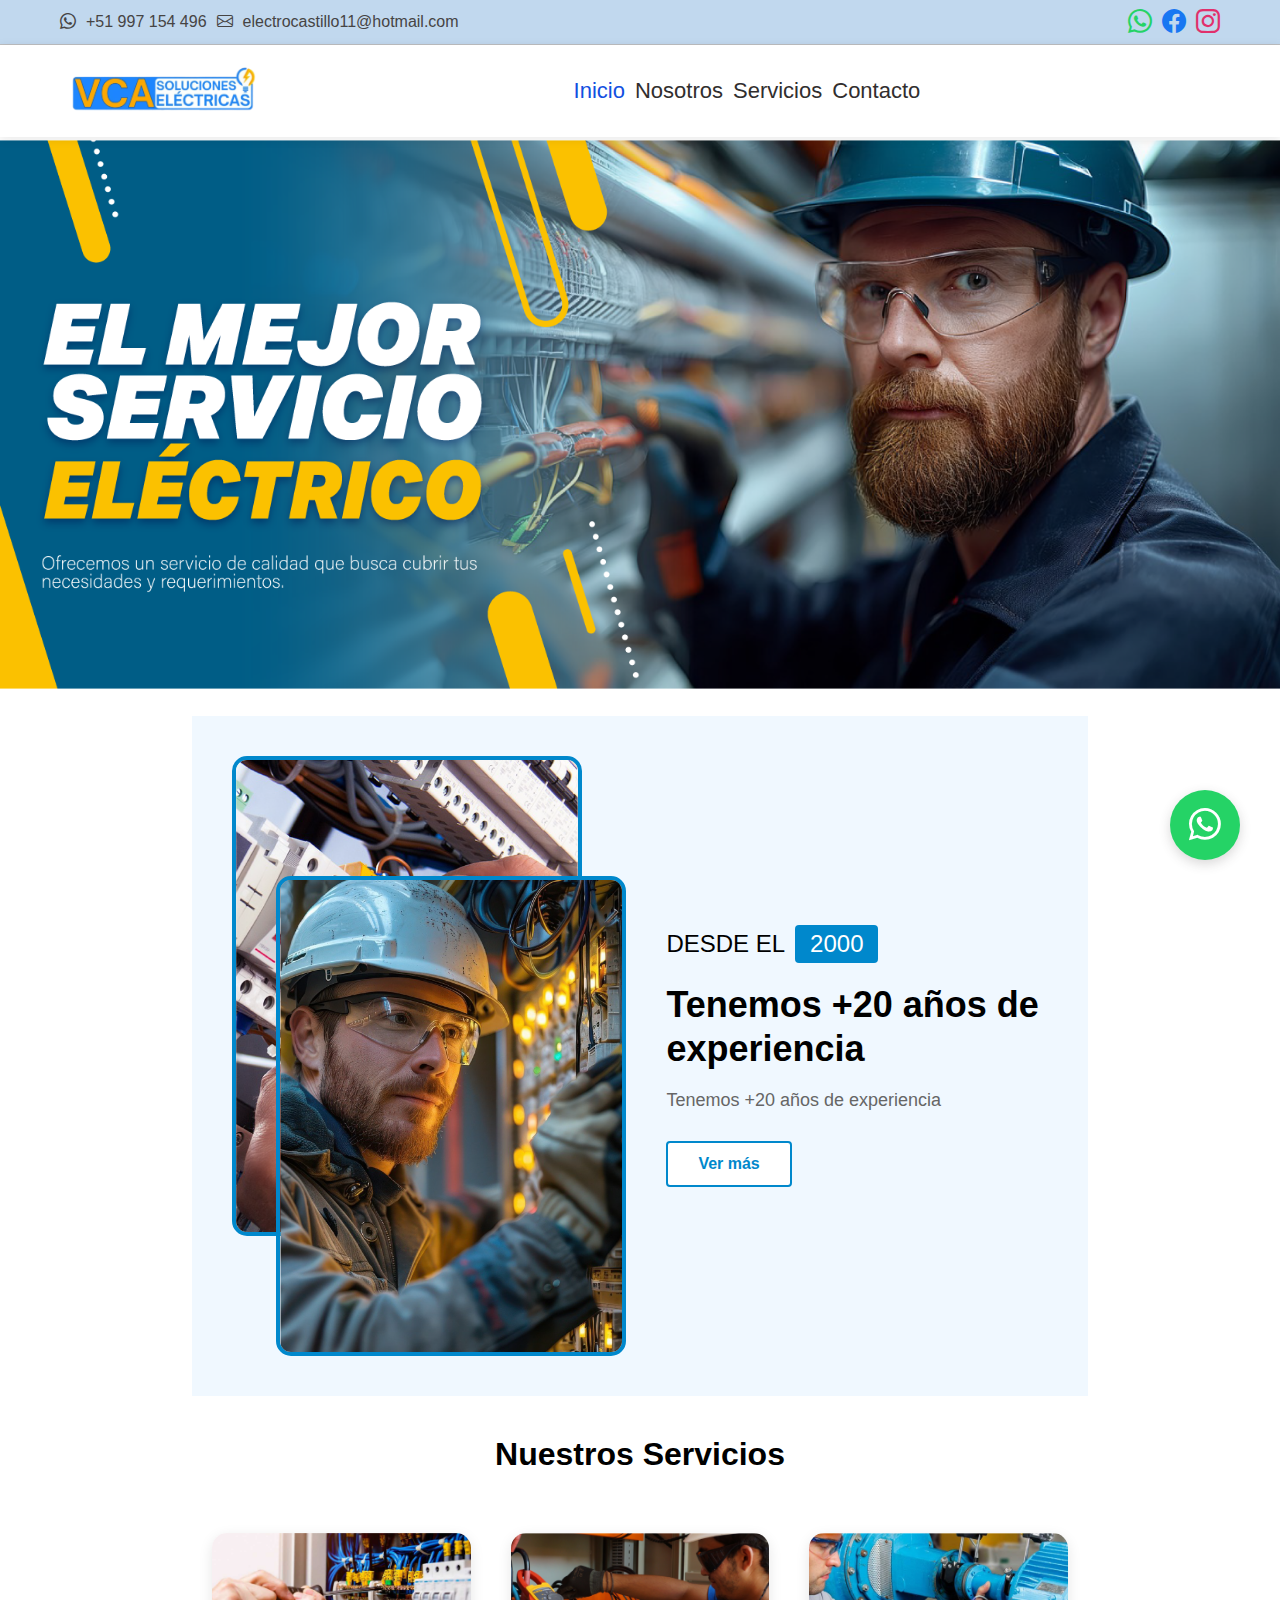
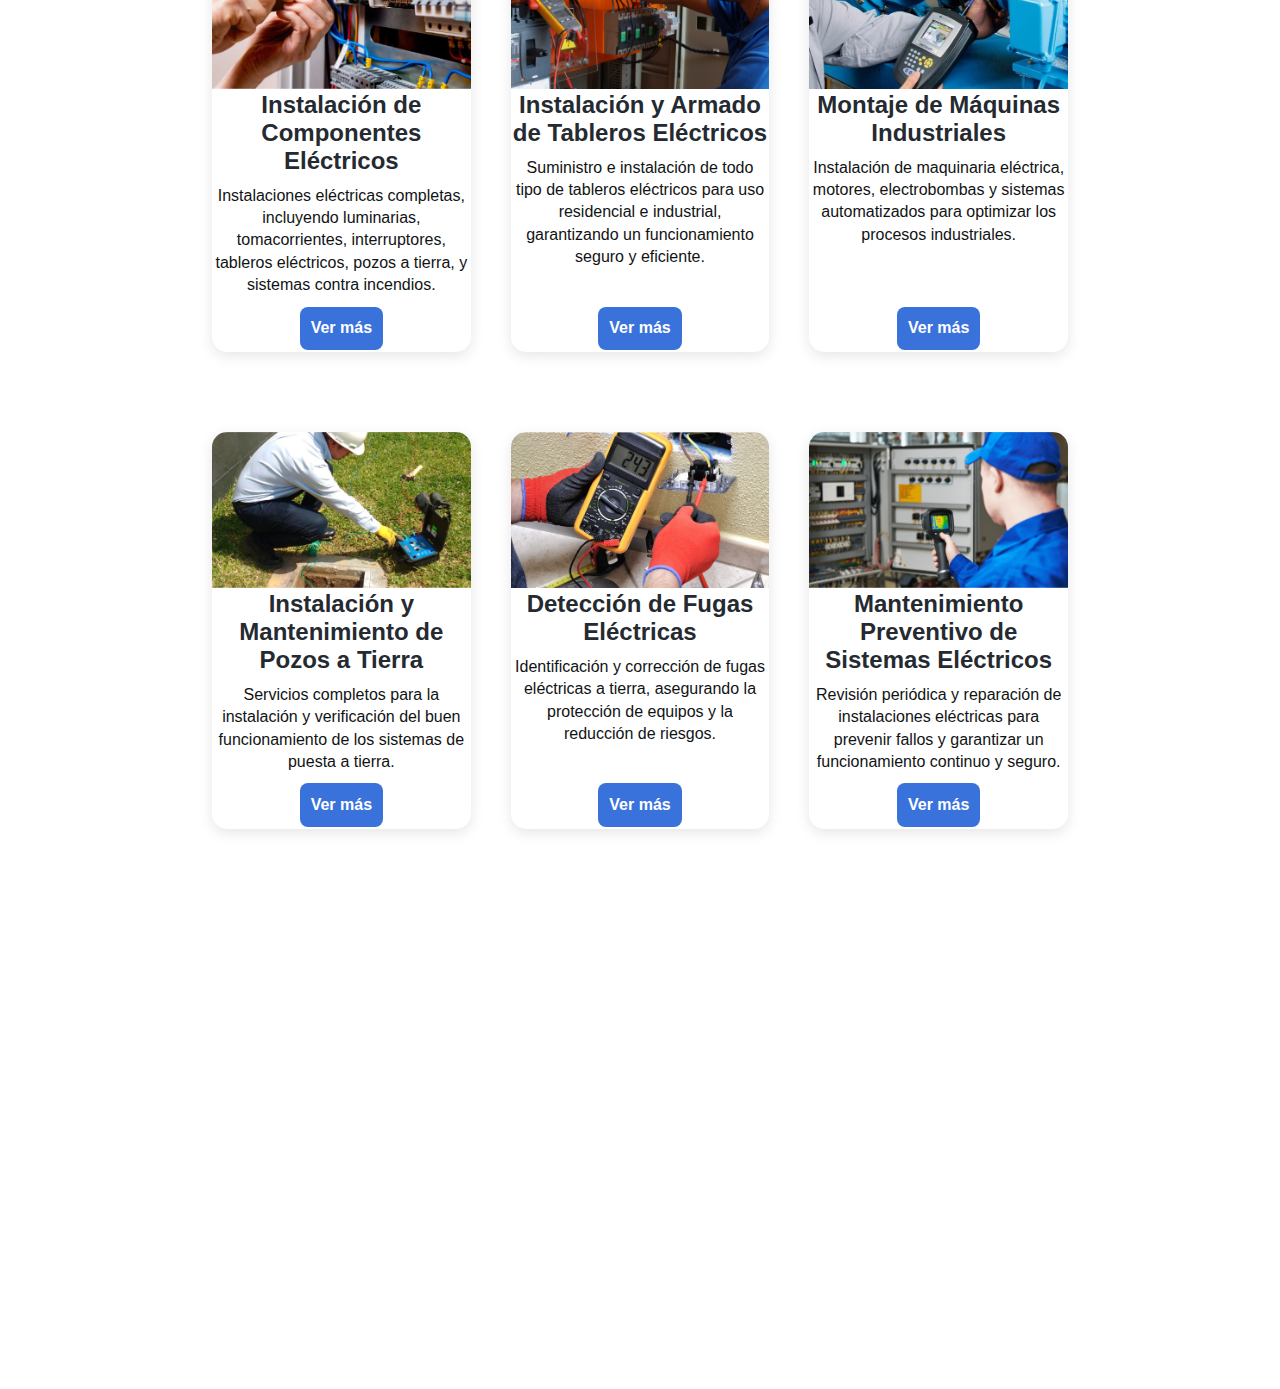
==== index.html @ 710499f8 "Despliegue de página web" ====
<!DOCTYPE html>
<html lang="es">
<head>
    <meta charset="UTF-8">
<!--escalado de visualizacion, el ancho de visuazlizacion = al dispositivo,  zoom inicial-->
    <meta name="viewport" content="width=device-width, initial-scale=1.0">
    <title>VCA Soluciones Eléctricas</title>
    <link rel="stylesheet" href="https://cdn.jsdelivr.net/npm/bootstrap-icons@1.11.3/font/bootstrap-icons.min.css">
    <link rel="stylesheet" href="encabezado.css">
    <link rel="stylesheet" href="carrusel.css">
    <link rel="stylesheet" href="inicio/seccion-nosotros/secccion-nosotros.css">
    <link rel="stylesheet" href="inicio/seccion-servicios/seccion-servicios.css">
    <link rel="stylesheet" href="componentes/botones.css">
    <link rel="stylesheet" href="componentes/mapa.css">

</head>
<body>
    <!-- contenedor del encabezado -->
    <section class="seccion-encabezado-principal">
        <!-- Encabezado superior con información de contacto -->
        <section class="seccion-encabezado">
            <div class="encabezado-contenido">
                <div class="encabezado-contactos">
                    <ul>
                    <li><a href="https://wa.me/997154496" target="_blank"><i class="bi bi-whatsapp"></i>+51 997 154 496</a></li>
                    <li><a><i class="bi bi-envelope"></i>electrocastillo11@hotmail.com</a></li>
                    </ul>
                </div>
                <div class="encabezado-redes-sociales">
                    <a href="https://wa.me/997154496" target="_blank"><i class="bi bi-whatsapp" style="color: #25D366; font-size: 24px;"></i></a>
                    <a href="https://www.facebook.com/vcasolucioneselectricas/" target="_blank"><i class="bi bi-facebook" style="color: #1877F2; font-size: 24px;"></i></a>
                    <a href="#"><i class="bi bi-instagram" style="color: #E1306C; font-size: 24px;"></i></a>
                </div>
            </div>
        </section>

        <!-- Encabezado de navegación principal -->
        <header class="seccion-barra-navegacion">
            <div class="contenedor-seccion-barra-navegacion">
                <nav class="barra-navegacion">
                    <a href="index.html" class="logo-menu"> 
                        <img src="imagenes/logo.png">
                    </a>

                    <ul class="menu-navegacion">
                        <li class="enlace-menu actual">
                            <a href="index.html">Inicio</a>
                        </li>
                        <li class="enlace-menu">
                            <a href="nosotros.html">Nosotros</a>
                        </li>
                        <li class="enlace-menu">
                            <a href="servicios.html">Servicios</a>
                        </li>
                        <li class="enlace-menu">
                            <a href="contacto.html">Contacto</a>
                        </li>
                    </ul>

                    <div class="controlador-menu">
                        <button class="boton-menu">
                            <i class="bi bi-list icono-menu" style="font-size:200%;"></i>
                            <i class="bi bi-x-square-fill icono-cerrar" style="font-size:200%;"></i>
                        </button>
                    </div>
                </nav>
            </div>
        </header>
    </section>

    

    <section class="contenedor-carrusel">
        <div class="carrusel">
            <div class="diapositiva-carrusel"><img src="imagenes/inicio/carrusel1.png"></div>
            <div class="diapositiva-carrusel"><img src="imagenes/inicio/carrusel2.png"></div>
            <div class="diapositiva-carrusel"><img src="imagenes/inicio/carrusel3.png"></div>
        </div>
    </section>

    <section class="seccion-inicio-nosotros">
        <div class="contenedor-imagenes-inicio">
                <div class="imagen-seccion-inicio-nosotros">
                    <img src="imagenes/inicio/nosotros2.png">
                </div>
                <div class="imagen-seccion-inicio-nosotros">
                    <img src="imagenes/inicio/nosotros1.png">
                </div>
        </div>
        <div class="contenedor-texto-inicio">
            <div class="efecto-titulo">
                <span>DESDE EL</span>
                <span class="year">2000</span>
            </div>
            <h2 class="titulo-seccion-nosotros">Tenemos +20 años de experiencia</h2>
            <p class="descripcion-seccion-nostros">Tenemos +20 años de experiencia</p>
            <a href="" class="boton-seccion-inicio-nosotros">Ver más</a>
        </div>
    </section>

    <div class="titulo-seccion">
        <h1>Nuestros Servicios</h1>
    </div>
    <section class="contenedor-tarjetas-servicios">
        <div class="tarjeta">
          <img src="imagenes/inicio/servicio1.png">
          <div class="tarjeta-contenido">
            <h2 class="tarjeta-titulo">Instalación de Componentes Eléctricos</h2>
            <p class="tarjeta-descripcion">Instalaciones eléctricas completas, incluyendo luminarias, tomacorrientes, interruptores, tableros eléctricos, pozos a tierra, y sistemas contra incendios.</p>
            <a href="#" class="tarjeta-boton">Ver más</a>
          </div>
        </div>
    
        <div class="tarjeta">
          <img src="imagenes/inicio/servicio2.png">
          <div class="tarjeta-contenido">
            <h2 class="tarjeta-titulo">Instalación y Armado de Tableros Eléctricos</h2>
            <p class="tarjeta-descripcion">Suministro e instalación de todo tipo de tableros eléctricos para uso residencial e industrial, garantizando un funcionamiento seguro y eficiente.</p>
            <a href="#" class="tarjeta-boton">Ver más</a>
          </div>
        </div>
    
        <div class="tarjeta">
          <img src="imagenes/inicio/servicio3.png">
          <div class="tarjeta-contenido">
            <h2 class="tarjeta-titulo">Montaje de Máquinas Industriales</h2>
            <p class="tarjeta-descripcion">Instalación de maquinaria eléctrica, motores, electrobombas y sistemas automatizados para optimizar los procesos industriales.</p>
            <a href="#" class="tarjeta-boton">Ver más</a>
          </div>
        </div>
        
    </section>
    <section class="contenedor-tarjetas-servicios">
        <div class="tarjeta">
          <img src="imagenes/inicio/servicio4.png">
          <div class="tarjeta-contenido">
            <h2 class="tarjeta-titulo">Instalación y Mantenimiento de Pozos a Tierra</h2>
            <p class="tarjeta-descripcion">Servicios completos para la instalación y verificación del buen funcionamiento de los sistemas de puesta a tierra.</p>
            <a href="#" class="tarjeta-boton">Ver más</a>
          </div>
        </div>
    
        <div class="tarjeta">
          <img src="imagenes/inicio/servicio5.png">
          <div class="tarjeta-contenido">
            <h2 class="tarjeta-titulo">Detección de Fugas Eléctricas</h2>
            <p class="tarjeta-descripcion">Identificación y corrección de fugas eléctricas a tierra, asegurando la protección de equipos y la reducción de riesgos.</p>
            <a href="#" class="tarjeta-boton">Ver más</a>
          </div>
        </div>
    
        <div class="tarjeta">
          <img src="imagenes/inicio/servicio6.png">
          <div class="tarjeta-contenido">
            <h2 class="tarjeta-titulo">Mantenimiento Preventivo de Sistemas Eléctricos</h2>
            <p class="tarjeta-descripcion">Revisión periódica y reparación de instalaciones eléctricas para prevenir fallos y garantizar un funcionamiento continuo y seguro.</p>
            <a href="#" class="tarjeta-boton">Ver más</a>
          </div>
        </div>
        
    </section>
    
    

    <section class="seccion-mapa">
        <iframe
            src="https://www.google.com/maps/embed?pb=!1m14!1m8!1m3!1d975.1258193848337!2d-76.98535!3d-12.146101000000002!3m2!1i1024!2i768!4f13.1!3m3!1m2!1s0x9105b86b6c6030d5%3A0x1318fdb544b5b0cd!2sAv.%20Caminos%20del%20Inca%203499%2C%20Lima%2015039!5e0!3m2!1ses!2spe!4v1729790904037!5m2!1ses!2spe"
            allowfullscreen="" 
            loading="lazy">
        </iframe>
    </section>
    <a href="https://wa.me/997154496" target="_blank" class="boton-whatsapp"> 
        <i class="bi bi-whatsapp"></i> 
    </a>
    <script>
        // Funcionalidad del menú móvil
        const botonMenu = document.querySelector('.boton-menu');
        const menu = document.querySelector('.menu-navegacion');
        const contenedorEncabezado = document.querySelector('.seccion-encabezado-principal');
        let ultimaPosicionEjeY = window.scrollY;

        // Alternar visibilidad del menú móvil y estado del botón
        botonMenu.addEventListener('click', () => {
            botonMenu.classList.toggle('cambiarBotonMenu'); // Alternar estado
            menu.classList.toggle('mostrarSubMenu'); // Alternar visibilidad
        });

        // Cerrar menú móvil al hacer clic en enlaces de navegación
        const enlacesNav = document.querySelectorAll('.enlace-menu a');
        enlacesNav.forEach(enlace => {
            enlace.addEventListener('click', () => {
                menu.classList.remove('cambiarBotonMenu'); // Ocultar menú
            });
        });

        // Manejar eventos de desplazamiento
    window.addEventListener('scroll', () => {
        //si el usuario a desplezado mas de 100px hacia abajo
        if (window.scrollY > 100) {
                contenedorEncabezado.classList.add('ocultarRedes'); // Agregar clase al desplazarse
        } else {
                contenedorEncabezado.classList.remove('ocultarRedes'); // Quitar clase
        }
            ultimaPosicionEjeY = window.scrollY; // Actualizar última posición
    });

//carrusel
    const carrusel = document.querySelector('.carrusel');
    let diapositivaActual = 0; // Diapositiva actual
  

    // Función para avanzar automáticamente
    function siguienteDiapositiva() {
        diapositivaActual = (diapositivaActual + 1) % 3; // diapositivaActual = al residuo de [(x+1)/3] | (2+1=3)/3 residuo=0;
        carrusel.style.transform = `translateX(-${diapositivaActual * 25}%)`; // Mover el carrusel  en -eje x
        //el carrusel ocupa el 400% de la pantalla, en cada 25% esta 1 imagen
    }
    // Avanzar automáticamente cada 1.7 segundos
    setInterval(siguienteDiapositiva, 1700);

    </script>
</body>
</html>
---- encabezado.css ----
* {
    margin: 0; 
    padding: 0; 
    box-sizing: border-box;
}

body {
    font-family: Arial, sans-serif;
    padding-top: 140px; 
}


.seccion-encabezado{

    background: #c1d8ee;
    padding: 0.5rem 0;
    border-bottom: 1px solid #bdbec0; 
}

.encabezado-contenido {
    max-width: 1200px; 
    margin: 0 auto; 
    padding: 0 20px; 
    display: flex; 
    justify-content: space-between; 
    align-items: center;
}

.encabezado-contactos ul {
    display: flex;
    list-style: none; 
    gap: 10px;
    margin: 0;
    padding: 0;
}

.encabezado-contactos a {
    text-decoration: none; 
    color: #464444; 
   
    display: flex; 
    align-items: center;
    gap: 10px;
}

.encabezado-redes-sociales {
    display: flex; 
    gap: 10px;
}

.encabezado-redes-sociales a {
    text-decoration: none; /* Sin subrayado */
}

.contenedor-seccion-barra-navegacion {
    max-width: 1200px; 
    margin: 0 auto; 
    padding: 0 20px; 
}


.seccion-encabezado-principal {
    position: fixed; /* Fijo en la pantalla */
    top: 0; 
    left: 0; 
    width: 100%; 
    z-index: 1000; 
    background: white; 
    transition: transform 0.4s ease; 
    overflow: visible;
    height: auto;
}


.seccion-barra-navegacion {
    background: white; 
    box-shadow: 0 2px 10px rgba(20, 19, 19, 0.1); 
}


.barra-navegacion {
    display: flex; 
    justify-content: space-between; 
    align-items: center; 
    padding: 1rem 0; 
}


.menu-navegacion {
    display: flex;
    list-style: none; 
    gap: 10px; 
    margin: 0 auto; 
    padding-left: 10px; 
    align-items: center; 
}

.logo-menu img{
    max-height: 60px;
    width: auto;
    display: block;
}




.enlace-menu a {
    text-decoration: none; 
    color: #312e2e; 
    font-size: 22px;
    display: inline-block;/* Para permitr el cambio a vertical*/
    transition: color 0.7s; 
}

.enlace-menu a:hover {
    color: #1250e1; 
    transform: scale(1.15);
}

.enlace-menu.actual a {
    color: #1250e1; 
}


.controlador-menu {
    display: flex; 
    align-items: center; 
    gap: 10px; 
}


.boton-menu {
    display: none; /*Ocultar */
    background: none; 
    border: none; 
    cursor: pointer; /* Cambiar cursor */
    padding: 10px; 
}

.boton-menu .icono-menu,
.boton-menu .icono-cerrar {
   
    color: #080808; 
}

.boton-menu .icono-cerrar {
    display: none;
}

.boton-menu.cambiarBotonMenu .icono-menu {
    display: none; 
}

.boton-menu.cambiarBotonMenu .icono-cerrar {
    display: block; 
}

.seccion-encabezado-principal.ocultarRedes .seccion-encabezado {
    display: none; 
}

@media (max-width: 768px) {
    body {
        padding-top: 160px;
    }

    .encabezado-contactos ul {
        flex-direction: column; 
        gap: 10px; 
    }

    .encabezado-contenido {
        flex-direction: column; 
        gap: 10px; 
    }

    .boton-menu {
        display: block;
        order: 1; 
    }

    .menu-navegacion {
        display: none; /* Ocultar*/
        position: absolute;
        top: 100%; 
        left: 0; 
        width: 100%; 
        background: white; 
        padding: 10px; 
        box-shadow: 0 2px 5px rgba(14, 13, 13, 0.1); 
        flex-direction: column; /*volver el menu vertical */
        gap: 10px; 
    }

    .menu-navegacion.mostrarSubMenu {
        display: flex; /* Mostrar menú*/
    }

    .barra-navegacion {
        padding: 10px; 
    }
    .contenedor-carrusel{
        margin-top: 5%;
    }

    
}
---- carrusel.css ----
.contenido-principal {
    position: relative;
    width: 100%;
    margin-top: -20px;
}
.contenedor-carrusel {
    position: relative; 
    width: 100%; 
    padding-top: 55%; 
    overflow: hidden; 
    overflow: hidden;
}

.carrusel {
    position: absolute; 
    top: 0; 
    left: 0; 
    width: 400%; 
    height: 100%; 
    display: flex; 
    transition: transform 1s ease-in-out;
}

.diapositiva-carrusel {
    width: 25%;
    height: 100%;
    
}

.diapositiva-carrusel img {
    width: 100%;
    height: 78% !important; 
    object-fit: cover; /* Cubrir pero que sin se deforme */
}
---- inicio/seccion-nosotros/secccion-nosotros.css ----
.seccion-inicio-nosotros {
    margin-top: -10%!important;
    display: flex;
    align-items: center;
    padding: 40px;
    background-color: #f0f8ff;
    gap: 40px;
    width: 70%;
    margin: 0 auto;
}
.contenedor-imagenes-inicio {
    position: relative;
    width: 600px;
    height: 600px;
}

.imagen-seccion-inicio-nosotros {
    position: absolute;
    width: 350px;
    height: auto;
    border-radius: 15px;
    overflow: hidden;
    border: 4px solid #0088cc;
}

.imagen-seccion-inicio-nosotros:first-child {
    top: 0;
    left: 200;
    z-index: 1;
    height: 80%;
}

.imagen-seccion-inicio-nosotros:last-child {
    bottom: 0;
    right: 0;
    z-index: 2;
    height: 80%;
    
}

.imagen-seccion-inicio-nosotros img {
    width: 100%;
    height: 100%;
    object-fit: cover;
}

.content {
    flex: 1;
}

.efecto-titulo {
    display: flex;
    align-items: center;
    gap: 10px;
    margin-bottom: 20px;
    font-size: 24px;
}

.year {
    background-color: #0088cc;
    color: white;
    padding: 5px 15px;
    border-radius: 4px;
}

.titulo-seccion-nosotros {
    font-size: 36px;
    margin-bottom: 20px;
    line-height: 1.2;
}

.descripcion-seccion-nostros {
    color: #666;
    margin-bottom: 30px;
    font-size: 18px;
}

.boton-seccion-inicio-nosotros {
    display: inline-block;
    padding: 12px 30px;
    background-color: white;
    color: #0088cc;
    text-decoration: none;
    border-radius: 4px;
    font-weight: bold;
    border: 2px solid #0088cc;
    transition: all 0.3s ease;
}

.boton-seccion-inicio-nosotros:hover {
    background-color: #0088cc;
    color: white;
}

@media (max-width: 768px) {
    .seccion-inicio-nosotros {
        flex-direction: column;
        padding: 20px;
    }

    .contenedor-imagenes-inicio {
        width: 100%;
        height: 400px;
        margin-bottom: 30px;
    }

    .imagen-seccion-inicio-nosotross {
        width: 200px!important;
        height: 320px;
    }

    .imagen-seccion-inicio-nosotros:first-child {
        top: 0;
        left: 100;
        z-index: 1;
        height: 80%;
        width: 70%;
    }
    
    .imagen-seccion-inicio-nosotros:last-child {
        bottom: 0;
        right: 0;
        z-index: 2;
        height: 80%;
        width: 70%;
        
    }
}
---- inicio/seccion-servicios/seccion-servicios.css ----
.titulo-seccion {
    text-align: center;
    margin: 40px 0;
}

.titulo-seccion h2 {
    font-size: 47px;
    
}


.contenedor-tarjetas-servicios{
    width: 70%;
    margin: 40px auto;
    display: flex;
    justify-content: space-between;
    gap: 40px;
    padding: 20px;
  }

  .tarjeta {
    flex: 1;
    background: white;
    border-radius: 15px;
    overflow: hidden;
    box-shadow: 0 4px 14px rgba(0,0,0,0.1);
    transition: all 0.4s ease;
    display: flex;
    flex-direction: column;
  }

  .tarjeta:hover {
    transform: translateY(-12px) scale(1.04);
    box-shadow: rgb(80, 76, 76);
  }

  .tarjeta img {
    width: 100%;
    height: auto;
    object-fit: cover;
  }

  .tarjeta-contenido {
    
    padding: 2px;
    flex-grow: 1;
    display: flex;
    flex-direction: column;
    align-items: center;
  }

  .tarjeta-titulo {
    color: #252a31;
    margin-bottom: 10px;
    
    text-align: center;
  }

  .tarjeta-descripcion {
    color: #111314;
    line-height: 1.4;
    margin-bottom: 10px;
    text-align: center;
    display: block;
    max-width: 100%;
    overflow-wrap: break-word;
  }

  .tarjeta-boton {
    background-color: #3a72db;
    color: white;
    padding: 0.80rem 11px;
    border-radius: 8px;
    border: none;
    cursor: pointer;
    font-weight: 550;
    transition: all 0.4s ease;
    text-decoration: none;
    margin-top: auto;
  }

  .tarjeta-boton:hover {
    background-color: #c5d9ec;
    color: rgb(167, 162, 162);
    transform: scale(1.05);
  }

  @media (max-width: 768px) {
    .contenedor-tarjetas-servicios {
      flex-direction: column;
      width: 90%;
    }

    .tarjeta {
      margin-bottom: 10%;
    }
  }
---- componentes/botones.css ----
.boton-whatsapp {
    position: fixed;
    bottom: 40px;
    right: 40px;
    background-color: #25D366;
    color: white;
    border: none;
    border-radius: 50%;
    width: 70px;
    height: 70px;
    display: flex;
    align-items: center;
    justify-content: center;
    box-shadow: 0 4px 12px rgba(65, 62, 62, 0.2);
    transition: transform 0.3s, box-shadow 0.3s;
    text-decoration: none;
    z-index: 1000; 
}
.boton-whatsapp i{
    font-size:200%;
}

.boton-whatsapp:hover {
    transform: translateY(-5px);
    box-shadow: 0 4px 15px rgba(0, 0, 0, 0.3);
}


@media (max-width: 768px){
    .boton-whatsapp {
        width: 55px;
        height: 55px;
    }

    .boton-whatsapp i{
        font-size:150%;
    }
}
---- componentes/mapa.css ----
.seccion-mapa {
    width: 100%;
    height: 500px;
    overflow: hidden;
    position: relative;
}

.seccion-mapa iframe {
    position: absolute;
    top: 0;
    left: 0;
    width: 100%;
    height: 100%;
    border: 0;
}
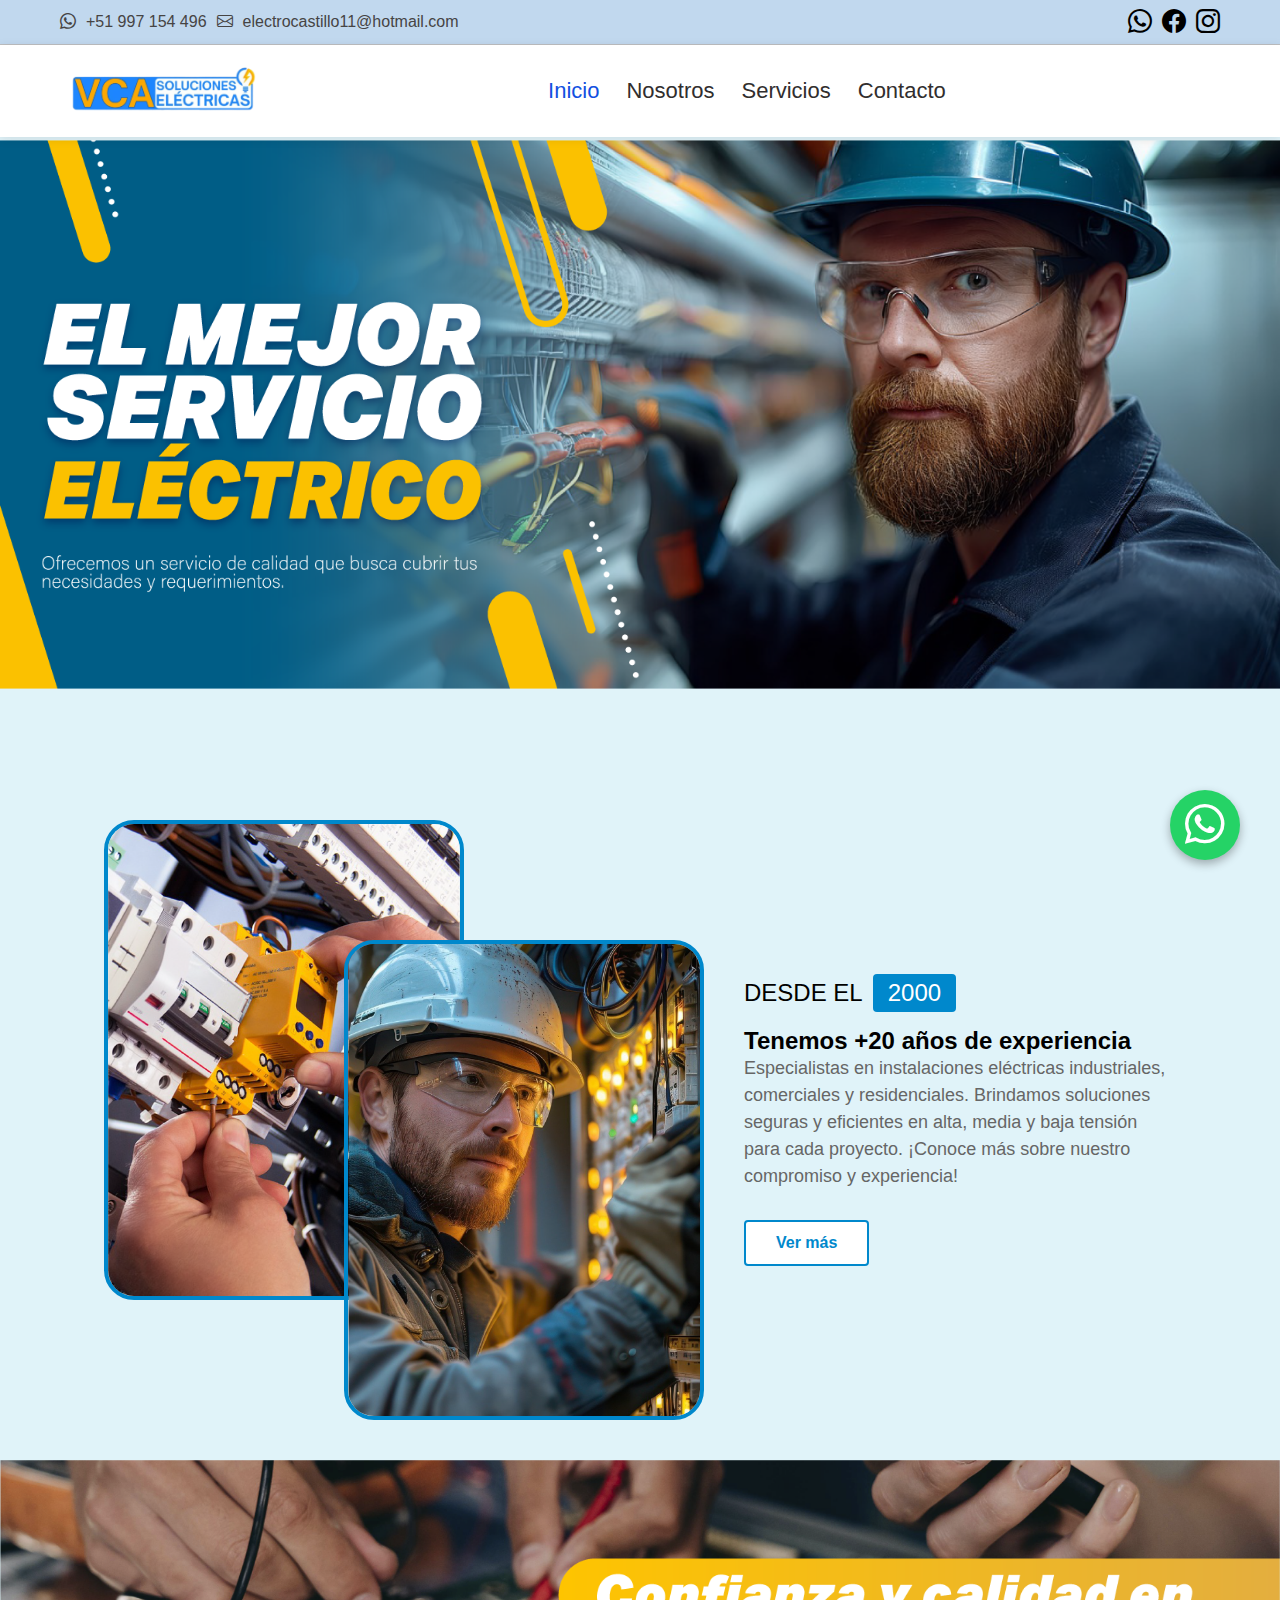
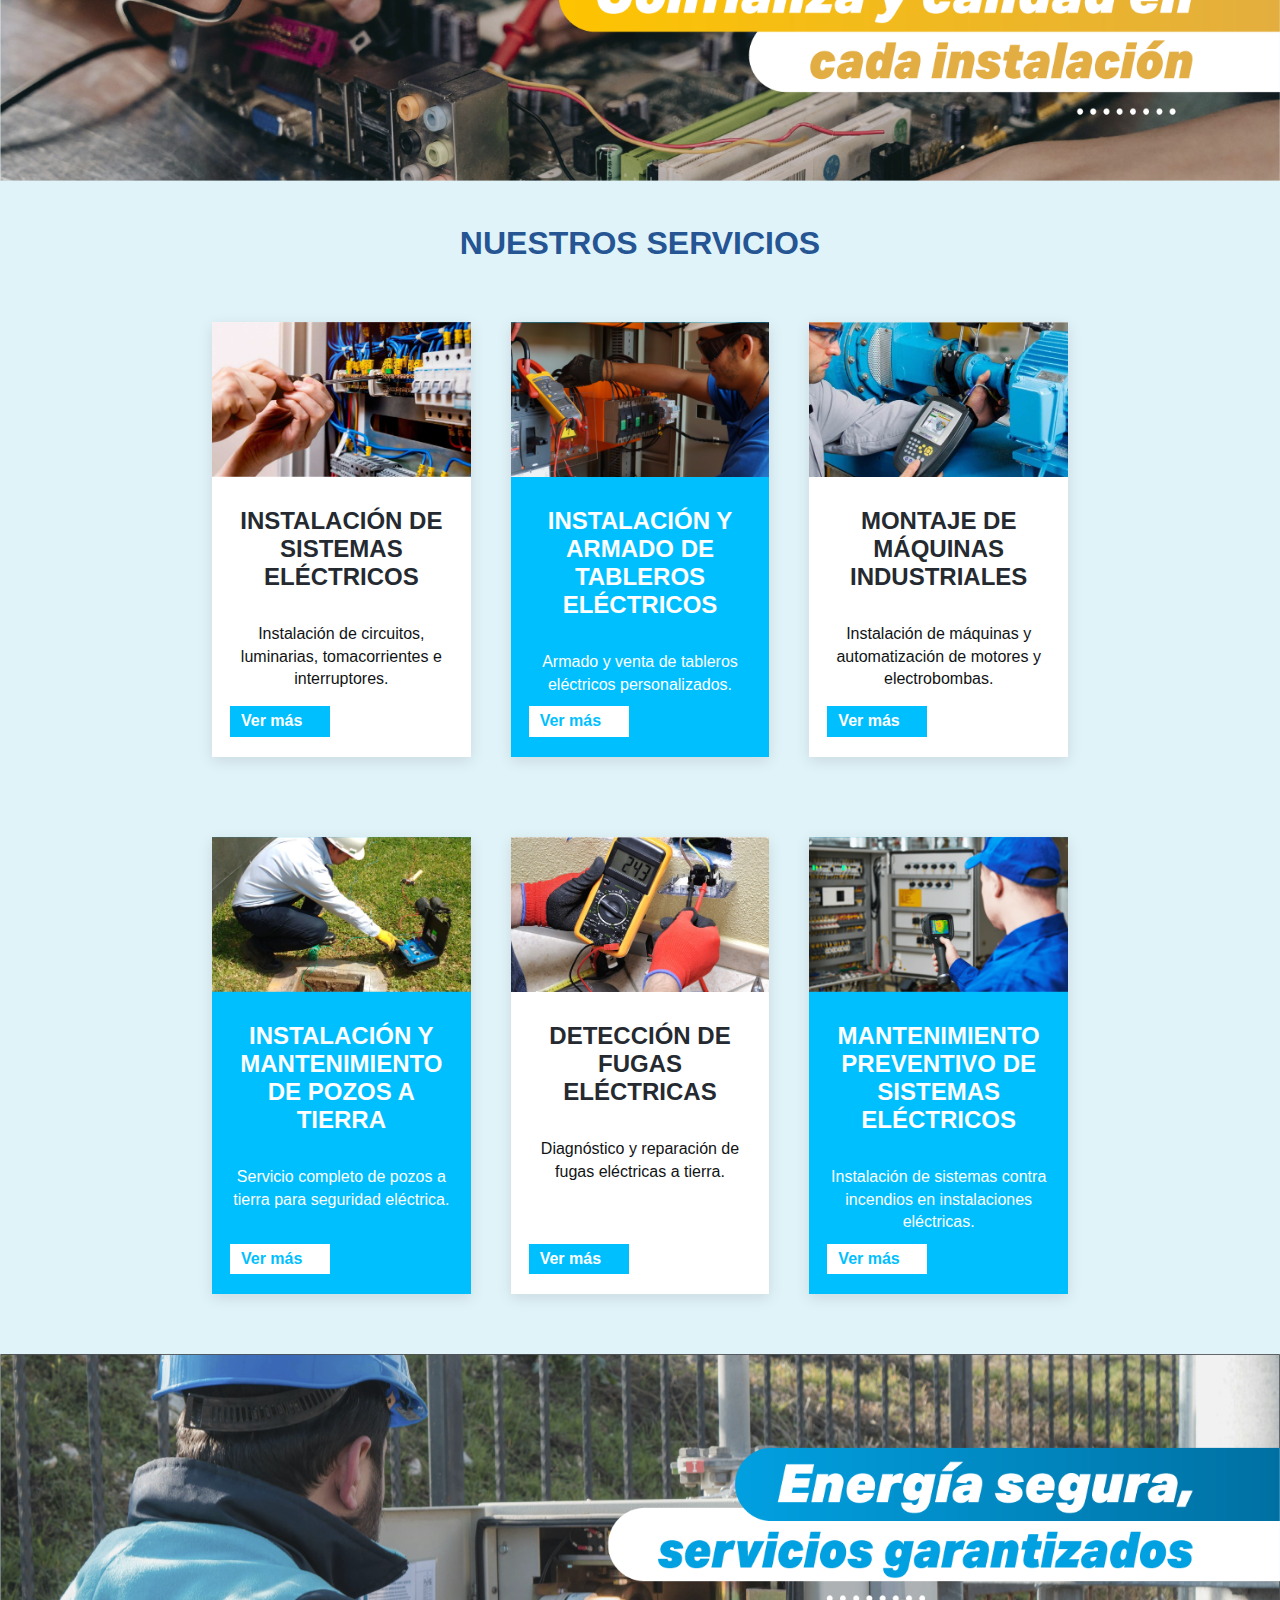
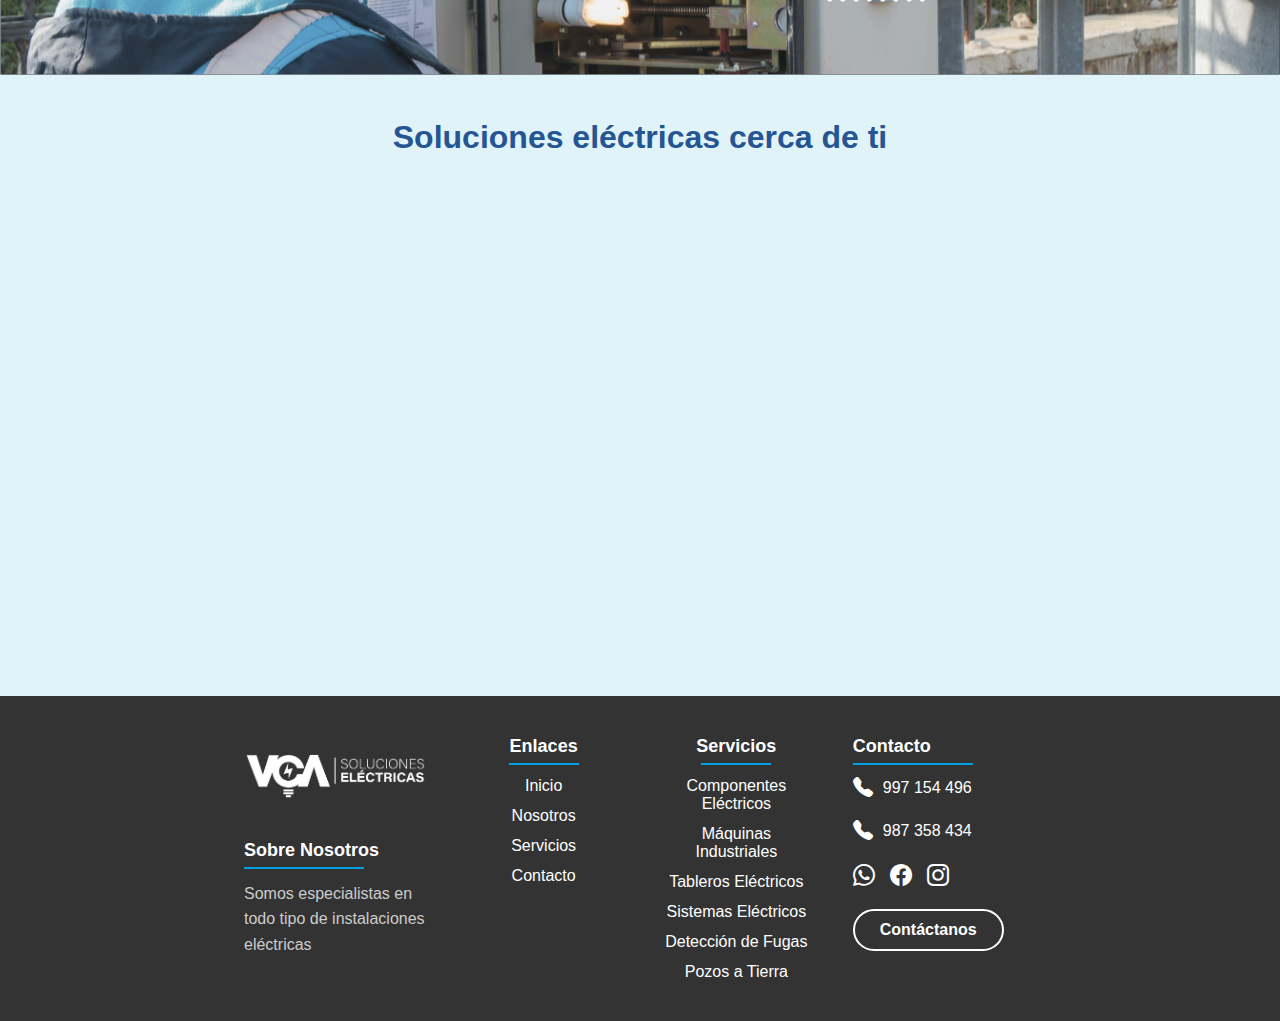
==== commit f6b32631: "Actualización de la página web" ====
--- a/index.html
+++ b/index.html
@@ -5,14 +5,16 @@
 <!--escalado de visualizacion, el ancho de visuazlizacion = al dispositivo,  zoom inicial-->
     <meta name="viewport" content="width=device-width, initial-scale=1.0">
     <title>VCA Soluciones Eléctricas</title>
+    <link rel="icon" href="imagenes/logo-icono.png" type="image/x-icon">
     <link rel="stylesheet" href="https://cdn.jsdelivr.net/npm/bootstrap-icons@1.11.3/font/bootstrap-icons.min.css">
     <link rel="stylesheet" href="encabezado.css">
     <link rel="stylesheet" href="carrusel.css">
     <link rel="stylesheet" href="inicio/seccion-nosotros/secccion-nosotros.css">
     <link rel="stylesheet" href="inicio/seccion-servicios/seccion-servicios.css">
-    <link rel="stylesheet" href="componentes/botones.css">
+    <link rel="stylesheet" href="componentes/whatsapp.css">
     <link rel="stylesheet" href="componentes/mapa.css">
-
+    <link rel="stylesheet" href="componentes/seccion-pie-pagina.css">
+    <link rel="stylesheet" href="componentes/titulo-seccion.css">
 </head>
 <body>
     <!-- contenedor del encabezado -->
@@ -27,9 +29,9 @@
                     </ul>
                 </div>
                 <div class="encabezado-redes-sociales">
-                    <a href="https://wa.me/997154496" target="_blank"><i class="bi bi-whatsapp" style="color: #25D366; font-size: 24px;"></i></a>
-                    <a href="https://www.facebook.com/vcasolucioneselectricas/" target="_blank"><i class="bi bi-facebook" style="color: #1877F2; font-size: 24px;"></i></a>
-                    <a href="#"><i class="bi bi-instagram" style="color: #E1306C; font-size: 24px;"></i></a>
+                    <a href="https://wa.me/997154496" target="_blank"><i class="bi bi-whatsapp" style="color: black; font-size: 24px;"></i></a>
+                    <a href="https://www.facebook.com/vcasolucioneselectricas/" target="_blank"><i class="bi bi-facebook" style="color: black; font-size: 24px;"></i></a>
+                    <a href="https://www.instagram.com/vcasolucioneselectricas/"target="_blank"><i class="bi bi-instagram" style="color: black; font-size: 24px;"></i></a>
                 </div>
             </div>
         </section>
@@ -68,9 +70,7 @@
         </header>
     </section>
 
-    
-
-    <section class="contenedor-carrusel">
+    <section class="seccion-carrusel">
         <div class="carrusel">
             <div class="diapositiva-carrusel"><img src="imagenes/inicio/carrusel1.png"></div>
             <div class="diapositiva-carrusel"><img src="imagenes/inicio/carrusel2.png"></div>
@@ -78,101 +78,68 @@
         </div>
     </section>
 
-    <section class="seccion-inicio-nosotros">
-        <div class="contenedor-imagenes-inicio">
-                <div class="imagen-seccion-inicio-nosotros">
-                    <img src="imagenes/inicio/nosotros2.png">
-                </div>
-                <div class="imagen-seccion-inicio-nosotros">
-                    <img src="imagenes/inicio/nosotros1.png">
-                </div>
-        </div>
-        <div class="contenedor-texto-inicio">
-            <div class="efecto-titulo">
-                <span>DESDE EL</span>
-                <span class="year">2000</span>
-            </div>
-            <h2 class="titulo-seccion-nosotros">Tenemos +20 años de experiencia</h2>
-            <p class="descripcion-seccion-nostros">Tenemos +20 años de experiencia</p>
-            <a href="" class="boton-seccion-inicio-nosotros">Ver más</a>
+    <section id="seccion-inicio-nosotros"></section>
+    
+    
+    <secction class="seccion-banner-inicio">
+        <img src="imagenes/inicio/banner2.png">
+    </secction>
+
+    <div class="titulo-seccion">
+        <h1>NUESTROS SERVICIOS</h1>
+    </div>
+    <section id="seccion-inicio-servicios"></section>
+  
+    <secction class="seccion-banner-inicio">
+        <img src="imagenes/inicio/banner1.png">
+    </secction>
+    
+    <div class="titulo-seccion">
+        <h1>Soluciones eléctricas cerca de ti</h1>
+    </div>
+    <section id="seccion-mapa"></section>
+  
+    <section id="seccion-whatsapp"></section>
+    <section id="seccion-pie-pagina"></section>
+    <section class="seccion-whatsapp">
+        <button class="boton-whatsapp" id="BotonWhastApp">
+            <i class="bi bi-whatsapp"></i>
+        </button>
+    
+        <div class="tarjeta-whatsapp" id="TarjetaWhatsApp">
+            <div class="tarjeta-whatsapp-encabezado">
+                <h3>Contáctanos a través de nuestros canales de atención</h3>
+                <button class="boton-cerrar-whatsapp" id="cerrar-tarjeta-whatsapp">
+                    <i class="bi bi-x"></i>
+                </button>
+            </div>
+            <div class="tarjeta-contacto-whatsapp">
+                <a href="https://wa.me/997154496" class="fila-whatsapp" target="_blank">
+                    <div class="circulo-icono-whatsapp">
+                        <i class="bi bi-whatsapp"></i>
+                    </div>
+                    <div class="informacion-contacto-whatsapp">
+                        <strong>Asesor Técnico</strong>
+                        <span>+51 997154496</span>
+                    </div>
+                </a>
+                <a href="https://wa.me/987358434" class="fila-whatsapp" target="_blank">
+                    <div class="circulo-icono-whatsapp">
+                        <i class="bi bi-whatsapp"></i>
+                    </div>
+                    <div class="informacion-contacto-whatsapp">
+                        <strong>Asesor Técnico</strong>
+                        <span>+51 987358434</span>
+                    </div>
+                </a>
+            </div>
         </div>
     </section>
-
-    <div class="titulo-seccion">
-        <h1>Nuestros Servicios</h1>
-    </div>
-    <section class="contenedor-tarjetas-servicios">
-        <div class="tarjeta">
-          <img src="imagenes/inicio/servicio1.png">
-          <div class="tarjeta-contenido">
-            <h2 class="tarjeta-titulo">Instalación de Componentes Eléctricos</h2>
-            <p class="tarjeta-descripcion">Instalaciones eléctricas completas, incluyendo luminarias, tomacorrientes, interruptores, tableros eléctricos, pozos a tierra, y sistemas contra incendios.</p>
-            <a href="#" class="tarjeta-boton">Ver más</a>
-          </div>
-        </div>
-    
-        <div class="tarjeta">
-          <img src="imagenes/inicio/servicio2.png">
-          <div class="tarjeta-contenido">
-            <h2 class="tarjeta-titulo">Instalación y Armado de Tableros Eléctricos</h2>
-            <p class="tarjeta-descripcion">Suministro e instalación de todo tipo de tableros eléctricos para uso residencial e industrial, garantizando un funcionamiento seguro y eficiente.</p>
-            <a href="#" class="tarjeta-boton">Ver más</a>
-          </div>
-        </div>
-    
-        <div class="tarjeta">
-          <img src="imagenes/inicio/servicio3.png">
-          <div class="tarjeta-contenido">
-            <h2 class="tarjeta-titulo">Montaje de Máquinas Industriales</h2>
-            <p class="tarjeta-descripcion">Instalación de maquinaria eléctrica, motores, electrobombas y sistemas automatizados para optimizar los procesos industriales.</p>
-            <a href="#" class="tarjeta-boton">Ver más</a>
-          </div>
-        </div>
-        
-    </section>
-    <section class="contenedor-tarjetas-servicios">
-        <div class="tarjeta">
-          <img src="imagenes/inicio/servicio4.png">
-          <div class="tarjeta-contenido">
-            <h2 class="tarjeta-titulo">Instalación y Mantenimiento de Pozos a Tierra</h2>
-            <p class="tarjeta-descripcion">Servicios completos para la instalación y verificación del buen funcionamiento de los sistemas de puesta a tierra.</p>
-            <a href="#" class="tarjeta-boton">Ver más</a>
-          </div>
-        </div>
-    
-        <div class="tarjeta">
-          <img src="imagenes/inicio/servicio5.png">
-          <div class="tarjeta-contenido">
-            <h2 class="tarjeta-titulo">Detección de Fugas Eléctricas</h2>
-            <p class="tarjeta-descripcion">Identificación y corrección de fugas eléctricas a tierra, asegurando la protección de equipos y la reducción de riesgos.</p>
-            <a href="#" class="tarjeta-boton">Ver más</a>
-          </div>
-        </div>
-    
-        <div class="tarjeta">
-          <img src="imagenes/inicio/servicio6.png">
-          <div class="tarjeta-contenido">
-            <h2 class="tarjeta-titulo">Mantenimiento Preventivo de Sistemas Eléctricos</h2>
-            <p class="tarjeta-descripcion">Revisión periódica y reparación de instalaciones eléctricas para prevenir fallos y garantizar un funcionamiento continuo y seguro.</p>
-            <a href="#" class="tarjeta-boton">Ver más</a>
-          </div>
-        </div>
-        
-    </section>
-    
-    
-
-    <section class="seccion-mapa">
-        <iframe
-            src="https://www.google.com/maps/embed?pb=!1m14!1m8!1m3!1d975.1258193848337!2d-76.98535!3d-12.146101000000002!3m2!1i1024!2i768!4f13.1!3m3!1m2!1s0x9105b86b6c6030d5%3A0x1318fdb544b5b0cd!2sAv.%20Caminos%20del%20Inca%203499%2C%20Lima%2015039!5e0!3m2!1ses!2spe!4v1729790904037!5m2!1ses!2spe"
-            allowfullscreen="" 
-            loading="lazy">
-        </iframe>
-    </section>
-    <a href="https://wa.me/997154496" target="_blank" class="boton-whatsapp"> 
-        <i class="bi bi-whatsapp"></i> 
-    </a>
+    
     <script>
+
+       
+
         // Funcionalidad del menú móvil
         const botonMenu = document.querySelector('.boton-menu');
         const menu = document.querySelector('.menu-navegacion');
@@ -190,34 +157,77 @@
         enlacesNav.forEach(enlace => {
             enlace.addEventListener('click', () => {
                 menu.classList.remove('cambiarBotonMenu'); // Ocultar menú
+                });
             });
-        });
 
         // Manejar eventos de desplazamiento
-    window.addEventListener('scroll', () => {
-        //si el usuario a desplezado mas de 100px hacia abajo
-        if (window.scrollY > 100) {
-                contenedorEncabezado.classList.add('ocultarRedes'); // Agregar clase al desplazarse
-        } else {
-                contenedorEncabezado.classList.remove('ocultarRedes'); // Quitar clase
+        window.addEventListener('scroll', () => {
+            //si el usuario a desplezado mas de 100px hacia abajo
+            if (window.scrollY > 100) {
+                    contenedorEncabezado.classList.add('ocultarRedes'); // Agregar clase al desplazarse
+            } else {
+                    contenedorEncabezado.classList.remove('ocultarRedes'); // Quitar clase
+            }
+                ultimaPosicionEjeY = window.scrollY; // Actualizar última posición
+        });
+
+        //carrusel
+        const carrusel = document.querySelector('.carrusel');
+        let diapositivaActual = 0; // Diapositiva actual
+    
+
+        // Función para avanzar automáticamente
+        function siguienteDiapositiva() {
+            diapositivaActual = (diapositivaActual + 1) % 3; // diapositivaActual = al residuo de [(x+1)/3] | (2+1=3)/3 residuo=0;
+            carrusel.style.transform = `translateX(-${diapositivaActual * 25}%)`; // Mover el carrusel  en -eje x
+            //el carrusel ocupa el 400% de la pantalla, en cada 25% esta 1 imagen
         }
-            ultimaPosicionEjeY = window.scrollY; // Actualizar última posición
-    });
-
-//carrusel
-    const carrusel = document.querySelector('.carrusel');
-    let diapositivaActual = 0; // Diapositiva actual
-  
-
-    // Función para avanzar automáticamente
-    function siguienteDiapositiva() {
-        diapositivaActual = (diapositivaActual + 1) % 3; // diapositivaActual = al residuo de [(x+1)/3] | (2+1=3)/3 residuo=0;
-        carrusel.style.transform = `translateX(-${diapositivaActual * 25}%)`; // Mover el carrusel  en -eje x
-        //el carrusel ocupa el 400% de la pantalla, en cada 25% esta 1 imagen
-    }
-    // Avanzar automáticamente cada 1.7 segundos
-    setInterval(siguienteDiapositiva, 1700);
-
+        // Avanzar automáticamente cada 1.7 segundos
+        setInterval(siguienteDiapositiva, 1700);
+        
+        async function mostrarSecciones() {
+                    
+                    const datosArchivo1 = await fetch("inicio/seccion-nosotros/seccion-nosotros.html");
+                    const extraerTexto1 = await datosArchivo1.text();
+                    document.getElementById("seccion-inicio-nosotros").innerHTML = extraerTexto1;
+            
+                    const datosArchivo2 = await fetch("inicio/seccion-servicios/seccion-servicios.html");
+                    const extraerTexto2 = await datosArchivo2.text();
+                    document.getElementById("seccion-inicio-servicios").innerHTML = extraerTexto2;
+                    
+                    
+                    const datosArchivo3 = await fetch("componentes/mapa.html");
+                    const extraerTexto3 = await datosArchivo3.text();
+                    document.getElementById("seccion-mapa").innerHTML = extraerTexto3;
+            
+                    
+            
+                    const datosArchivo4 = await fetch("componentes/seccion-pie-pagina.html");
+                    const extraerTexto4 = await datosArchivo4.text();
+                    document.getElementById("seccion-pie-pagina").innerHTML = extraerTexto4;
+            
+        }
+            
+        mostrarSecciones();
     </script>
+    <script>
+        document.getElementById('BotonWhastApp').addEventListener('click', function() {
+            document.getElementById('TarjetaWhatsApp').classList.toggle('active');
+        });
+        
+        document.getElementById('cerrar-tarjeta-whatsapp').addEventListener('click', function() {
+            document.getElementById('TarjetaWhatsApp').classList.remove('active');
+        });
+        
+        // Cerrar el card si se hace clic fuera de él
+        document.addEventListener('click', function(event) {
+            const container = document.querySelector('.seccion-whatsapp');
+            const card = document.getElementById('TarjetaWhatsApp');
+            
+            if (!container.contains(event.target) && card.classList.contains('active')) {
+                card.classList.remove('active');
+            }
+        });
+        </script>
 </body>
 </html>
--- a/encabezado.css
+++ b/encabezado.css
@@ -7,6 +7,7 @@
 body {
     font-family: Arial, sans-serif;
     padding-top: 140px; 
+    background-color:#E0F3F9;
 }
 
 
@@ -15,6 +16,7 @@
     background: #c1d8ee;
     padding: 0.5rem 0;
     border-bottom: 1px solid #bdbec0; 
+    
 }
 
 .encabezado-contenido {
@@ -56,6 +58,7 @@
     max-width: 1200px; 
     margin: 0 auto; 
     padding: 0 20px; 
+    gap:  100px!important;
 }
 
 
@@ -69,12 +72,14 @@
     transition: transform 0.4s ease; 
     overflow: visible;
     height: auto;
+    
 }
 
 
 .seccion-barra-navegacion {
     background: white; 
     box-shadow: 0 2px 10px rgba(20, 19, 19, 0.1); 
+   
 }
 
 
@@ -89,7 +94,7 @@
 .menu-navegacion {
     display: flex;
     list-style: none; 
-    gap: 10px; 
+    gap: 27px; 
     margin: 0 auto; 
     padding-left: 10px; 
     align-items: center; 
@@ -199,7 +204,7 @@
     .barra-navegacion {
         padding: 10px; 
     }
-    .contenedor-carrusel{
+    .seccion-carrusel{
         margin-top: 5%;
     }
 
--- a/carrusel.css
+++ b/carrusel.css
@@ -1,9 +1,5 @@
-.contenido-principal {
-    position: relative;
-    width: 100%;
-    margin-top: -20px;
-}
-.contenedor-carrusel {
+
+.seccion-carrusel {
     position: relative; 
     width: 100%; 
     padding-top: 55%; 
@@ -33,3 +29,12 @@
     object-fit: cover; /* Cubrir pero que sin se deforme */
 }
 
+.seccion-banner-inicio {
+    width: 100%;
+    overflow: hidden; /* Evita que la imagen se desborde */
+}
+.seccion-banner-inicio img {
+    width: 100%;
+    height: auto; /* Mantiene la relación de aspecto de la imagen */
+}
+
--- a/inicio/seccion-nosotros/secccion-nosotros.css
+++ b/inicio/seccion-nosotros/secccion-nosotros.css
@@ -1,41 +1,26 @@
 .seccion-inicio-nosotros {
-    margin-top: -10%!important;
     display: flex;
     align-items: center;
     padding: 40px;
-    background-color: #f0f8ff;
+    
     gap: 40px;
-    width: 70%;
-    margin: 0 auto;
+    width: min(90%, 1200px);
+    margin: -5% auto 0;
+    border-radius: 15px;
 }
+
 .contenedor-imagenes-inicio {
     position: relative;
-    width: 600px;
-    height: 600px;
+    width: min(100%, 600px);
+    aspect-ratio: 1;
 }
 
 .imagen-seccion-inicio-nosotros {
     position: absolute;
-    width: 350px;
-    height: auto;
-    border-radius: 15px;
+    border-radius: 30px;
     overflow: hidden;
     border: 4px solid #0088cc;
-}
-
-.imagen-seccion-inicio-nosotros:first-child {
-    top: 0;
-    left: 200;
-    z-index: 1;
-    height: 80%;
-}
-
-.imagen-seccion-inicio-nosotros:last-child {
-    bottom: 0;
-    right: 0;
-    z-index: 2;
-    height: 80%;
-    
+    transition: all 0.3s ease;
 }
 
 .imagen-seccion-inicio-nosotros img {
@@ -44,15 +29,32 @@
     object-fit: cover;
 }
 
-.content {
+.imagen-principal {
+    top: 0;
+    left: 0;
+    width: 60%;
+    height: 80%;
+    z-index: 1;
+}
+
+.imagen-secundaria {
+    bottom: 0;
+    right: 0;
+    width: 60%;
+    height: 80%;
+    z-index: 2;
+}
+
+.contenedor-texto-inicio {
     flex: 1;
+    min-width: 280px;
 }
 
 .efecto-titulo {
     display: flex;
     align-items: center;
     gap: 10px;
-    margin-bottom: 20px;
+    margin-bottom: 15px;
     font-size: 24px;
 }
 
@@ -63,16 +65,16 @@
     border-radius: 4px;
 }
 
-.titulo-seccion-nosotros {
-    font-size: 36px;
-    margin-bottom: 20px;
-    line-height: 1.2;
+
+.contenedor-descripcion {
+    max-width: 100%;
+    margin-bottom: 30px;
 }
 
 .descripcion-seccion-nostros {
     color: #666;
-    margin-bottom: 30px;
-    font-size: 18px;
+    font-size:18px;
+    line-height: 1.5;
 }
 
 .boton-seccion-inicio-nosotros {
@@ -92,37 +94,47 @@
     color: white;
 }
 
+@media (max-width: 1024px) {
+    .seccion-inicio-nosotros {
+        width: 95%;
+        margin-top: -8%;
+    }
+}
+
 @media (max-width: 768px) {
     .seccion-inicio-nosotros {
         flex-direction: column;
-        padding: 20px;
+        margin-top: -12%;
+        text-align: center;
     }
 
     .contenedor-imagenes-inicio {
-        width: 100%;
         height: 400px;
         margin-bottom: 30px;
     }
 
-    .imagen-seccion-inicio-nosotross {
-        width: 200px!important;
-        height: 320px;
+    .efecto-titulo {
+        justify-content: center;
     }
 
-    .imagen-seccion-inicio-nosotros:first-child {
-        top: 0;
-        left: 100;
-        z-index: 1;
-        height: 80%;
-        width: 70%;
+    .contenedor-descripcion {
+        padding: 0 15px;
     }
-    
-    .imagen-seccion-inicio-nosotros:last-child {
-        bottom: 0;
-        right: 0;
-        z-index: 2;
-        height: 80%;
-        width: 70%;
-        
+
+}
+
+@media (max-width: 480px) {
+    .seccion-inicio-nosotros {
+        padding: 15px;
+        margin-top: -15%;
+    }
+
+    .contenedor-imagenes-inicio {
+        height: 300px;
+    }
+
+    .boton-seccion-inicio-nosotros {
+        padding: 10px 20px;
+        font-size: 14px;
     }
 }--- a/inicio/seccion-servicios/seccion-servicios.css
+++ b/inicio/seccion-servicios/seccion-servicios.css
@@ -1,12 +1,4 @@
-.titulo-seccion {
-    text-align: center;
-    margin: 40px 0;
-}
 
-.titulo-seccion h2 {
-    font-size: 47px;
-    
-}
 
 
 .contenedor-tarjetas-servicios{
@@ -20,13 +12,13 @@
 
   .tarjeta {
     flex: 1;
-    background: white;
-    border-radius: 15px;
+    background-color: #00BFFF;
     overflow: hidden;
     box-shadow: 0 4px 14px rgba(0,0,0,0.1);
     transition: all 0.4s ease;
     display: flex;
     flex-direction: column;
+    padding-bottom: 10px;
   }
 
   .tarjeta:hover {
@@ -41,8 +33,8 @@
   }
 
   .tarjeta-contenido {
-    
-    padding: 2px;
+    margin-top: 20px;
+    padding: 10px;
     flex-grow: 1;
     display: flex;
     flex-direction: column;
@@ -51,7 +43,7 @@
 
   .tarjeta-titulo {
     color: #252a31;
-    margin-bottom: 10px;
+    margin-bottom: 2rem;
     
     text-align: center;
   }
@@ -67,16 +59,19 @@
   }
 
   .tarjeta-boton {
-    background-color: #3a72db;
+    background-color: #00BFFF;
     color: white;
-    padding: 0.80rem 11px;
-    border-radius: 8px;
+    padding: 0.4rem 11px;
     border: none;
+    border-width: 0;
+    width: 100px;
     cursor: pointer;
     font-weight: 550;
     transition: all 0.4s ease;
     text-decoration: none;
     margin-top: auto;
+    margin-left: 0.5rem;
+    align-self: flex-start;
   }
 
   .tarjeta-boton:hover {
--- a/componentes/whatsapp.css
+++ b/componentes/whatsapp.css
@@ -0,0 +1,118 @@
+.seccion-whatsapp {
+    position: fixed;
+    bottom: 40px;
+    right: 40px;
+    z-index: 1000;
+}
+
+.boton-whatsapp {
+    width: 70px;
+    height: 70px;
+    border-radius: 50%;
+    background-color: #25D366;
+    border: none;
+    cursor: pointer;
+    display: flex;
+    align-items: center;
+    justify-content: center;
+    box-shadow: 0 4px 10px rgba(0, 0, 0, 0.3);
+    transition: transform 0.3.5s;
+}
+
+.boton-whatsapp:hover {
+    transform: scale(1.1);
+}
+
+.boton-whatsapp i {
+    color: white;
+    
+    font-size:300%;
+}
+
+.tarjeta-whatsapp {
+    position: absolute;
+    bottom: 80px;
+    right: 0;
+    width: 300px;
+    background: white;
+    border-radius: 10px;
+    box-shadow: 0 4px 15px rgba(0, 0, 0, 0.2);
+    display: none;
+}
+
+.tarjeta-whatsapp.active {
+    display: block;
+}
+
+.tarjeta-whatsapp-encabezado {
+    background: #075E54;
+    color: white;
+    padding: 15px;
+    border-radius: 10px 10px 0 0;
+    position: relative;
+}
+
+.tarjeta-whatsapp-encabezado h3 {
+    margin: 0;
+    font-size: 1rem;
+    padding-right: 20px;
+}
+
+.boton-cerrar-whatsapp {
+    position: absolute;
+    top: 10px;
+    right: 10px;
+    background: none;
+    border: none;
+    color: white;
+    cursor: pointer;
+    font-size: 1.2rem;
+}
+
+.tarjeta-contacto-whatsapp {
+    padding: 15px;
+}
+
+.fila-whatsapp {
+    display: flex;
+    align-items: center;
+    padding: 10px;
+    text-decoration: none;
+    color: #333;
+    transition: background-color 0.3s;
+    border-radius: 5px;
+    margin-bottom: 10px;
+}
+
+.fila-whatsapp:hover {
+    background-color: #f0f0f0;
+}
+
+.circulo-icono-whatsapp {
+    width: 40px;
+    height: 40px;
+    background-color: #25D366;
+    border-radius: 50%;
+    display: flex;
+    align-items: center;
+    justify-content: center;
+    margin-right: 15px;
+}
+
+.circulo-icono-whatsapp i {
+    color: white;
+    font-size: 1.2rem;
+}
+
+.informacion-contacto-whatsapp {
+    display: flex;
+    flex-direction: column;
+}
+
+.informacion-contacto-whatsapp strong {
+    margin-bottom: 3px;
+}
+
+.informacion-contacto-whatsapp span {
+    color: #666;
+}--- a/componentes/seccion-pie-pagina.css
+++ b/componentes/seccion-pie-pagina.css
@@ -0,0 +1,292 @@
+footer {
+  background-color: #333;
+  color: #fff;
+  padding: 40px 0;
+  font-family: Arial, sans-serif;
+  width: 100%;
+  display: flex;
+  justify-content: center;
+  min-width: 320px;
+  box-sizing: border-box;
+  overflow-x: hidden;
+}
+
+.seccion-pie-pagina {
+  width: 65%;
+  display: flex;
+  justify-content: space-between;
+  gap: 40px;
+  box-sizing: border-box;
+  max-width: 1200px;
+  margin: 0 auto;
+  padding: 0 20px;
+}
+
+.columna-pie-pagina {
+  flex: 1;
+  min-width: initial;
+  box-sizing: border-box;
+}
+
+.columna-pie-pagina:first-child {
+  flex: 1.2;
+}
+
+.columna-pie-pagina:nth-child(2),
+.columna-pie-pagina:nth-child(3) {
+  display: flex;
+  flex-direction: column;
+  align-items: center;
+  text-align: center;
+}
+
+.columna-pie-pagina:last-child {
+  flex: 1.2;
+}
+
+.columna-pie-pagina h3 {
+  font-size: 18px;
+  margin-bottom: 20px;
+  position: relative;
+  width: 100%;
+  box-sizing: border-box;
+}
+
+.columna-pie-pagina:nth-child(2) h3::after,
+.columna-pie-pagina:nth-child(3) h3::after {
+  content: '';
+  position: absolute;
+  left: 50%;
+  transform: translateX(-50%);
+  bottom: -8px;
+  width: 70px;
+  height: 2px;
+  background-color: #01A0E1;
+}
+
+.columna-pie-pagina:first-child h3::after,
+.columna-pie-pagina:last-child h3::after {
+  content: '';
+  position: absolute;
+  left: 0;
+  bottom: -8px;
+  width: 120px;
+  height: 2px;
+  background-color: #01A0E1;
+}
+
+.columna-pie-pagina ul {
+  list-style-type: none;
+  display: flex;
+  flex-direction: column;
+  gap: 12px;
+  width: 100%;
+  padding: 0;
+  margin: 0;
+  box-sizing: border-box;
+}
+
+.columna-pie-pagina ul li {
+  text-align: center;
+  width: 100%;
+  box-sizing: border-box;
+}
+
+.columna-pie-pagina ul li a {
+  color: #fff;
+  text-decoration: none;
+  transition: color 0.3s;
+  display: inline-block;
+  width: 100%;
+  box-sizing: border-box;
+}
+
+.columna-pie-pagina ul li a:hover {
+  color: #ccc;
+}
+
+.pie-pagina-logo {
+  margin-bottom: 20px;
+  width: 100%;
+  box-sizing: border-box;
+}
+
+.pie-pagina-logo img {
+  width: 200px;
+  height: 80px;
+  object-fit: contain;
+  max-width: 100%;
+}
+
+.pie-pagina-descripcion {
+  line-height: 1.6;
+  margin-top: 15px;
+  color: #ccc;
+  width: 100%;
+  box-sizing: border-box;
+}
+
+.pie-pagina-contacto {
+  display: flex;
+  align-items: center;
+  gap: 10px;
+  margin-bottom: 20px;
+  width: 100%;
+  box-sizing: border-box;
+}
+
+.pie-pagina-contacto i {
+  font-size: 20px;
+}
+
+.pie-pagina-contacto a {
+  color: #fff;
+  text-decoration: none;
+  transition: color 0.3s;
+  word-break: break-word;
+}
+
+.pie-pagina-redes-sociales {
+  display: flex;
+  gap: 15px;
+  margin-bottom: 20px;
+  width: 100%;
+  box-sizing: border-box;
+  flex-wrap: wrap;
+}
+
+.pie-pagina-redes-sociales a {
+  color: #fff;
+  font-size: 22px;
+  transition: color 0.3s;
+}
+
+.pie-pagina-boton {
+  display: inline-block;
+  background-color: transparent;
+  color: #fff;
+  border: 2px solid #fff;
+  border-radius: 25px;
+  padding: 10px 25px;
+  text-decoration: none;
+  transition: all 0.3s;
+  font-weight: bold;
+  max-width: 100%;
+  box-sizing: border-box;
+  text-align: center;
+}
+
+.pie-pagina-boton:hover {
+  background-color: #fff;
+  color: #333;
+  transform: translateY(-2px);
+}
+
+@media (max-width: 1200px) {
+  .seccion-pie-pagina {
+    width: 90%;
+    gap: 30px;
+  }
+}
+
+@media (max-width: 992px) {
+  .seccion-pie-pagina {
+    width: 95%;
+    gap: 20px;
+    flex-wrap: wrap;
+  }
+
+  .columna-pie-pagina {
+    flex: 1 1 calc(50% - 20px);
+  }
+}
+
+@media (max-width: 768px) {
+  footer {
+    padding: 30px 0;
+  }
+
+  .seccion-pie-pagina {
+    width: 100%;
+    flex-direction: column;
+    gap: 30px;
+    padding: 0 15px;
+  }
+  
+  .columna-pie-pagina,
+  .columna-pie-pagina:first-child,
+  .columna-pie-pagina:last-child {
+    width: 100%;
+    flex: 1 0 auto;
+    margin-bottom: 30px;
+    align-items: flex-start;
+    text-align: left;
+    color: #01A0E1;
+  }
+
+  .columna-pie-pagina:nth-child(2) h3::after,
+  .columna-pie-pagina:nth-child(3) h3::after,
+  .columna-pie-pagina:first-child h3::after,
+  .columna-pie-pagina:last-child h3::after {
+    left: 0;
+    transform: none;
+    width: 70px;
+  }
+
+  .columna-pie-pagina:nth-child(2),
+  .columna-pie-pagina:nth-child(3) {
+    width: 100%;
+    align-items: flex-start;
+    text-align: left;
+  }
+
+  .columna-pie-pagina ul {
+    align-items: flex-start;
+  }
+
+  .columna-pie-pagina ul li {
+    text-align: left;
+  }
+  
+  .pie-pagina-redes-sociales {
+    justify-content: flex-start;
+  }
+}
+
+@media (max-width: 480px) {
+  footer {
+    padding: 20px 0;
+    min-width: 320px;
+  }
+
+  .seccion-pie-pagina {
+    padding: 0 10px;
+    gap: 20px;
+  }
+  
+  .columna-pie-pagina {
+    margin-bottom: 25px;
+    width: 100%;
+  }
+
+  .pie-pagina-logo img {
+    width: 160px;
+    height: 60px;
+  }
+  
+  .columna-pie-pagina h3 {
+    font-size: 16px;
+    margin-bottom: 15px;
+  }
+
+  .pie-pagina-contacto {
+    flex-direction: column;
+    align-items: flex-start;
+    gap: 8px;
+  }
+
+  .pie-pagina-boton {
+    width: 100%;
+    padding: 8px 20px;
+  }
+}--- a/componentes/titulo-seccion.css
+++ b/componentes/titulo-seccion.css
@@ -0,0 +1,7 @@
+.titulo-seccion {
+    text-align: center;
+    margin: 40px 0;
+    color:#255593;
+    font-size: 1rem;  
+}
+
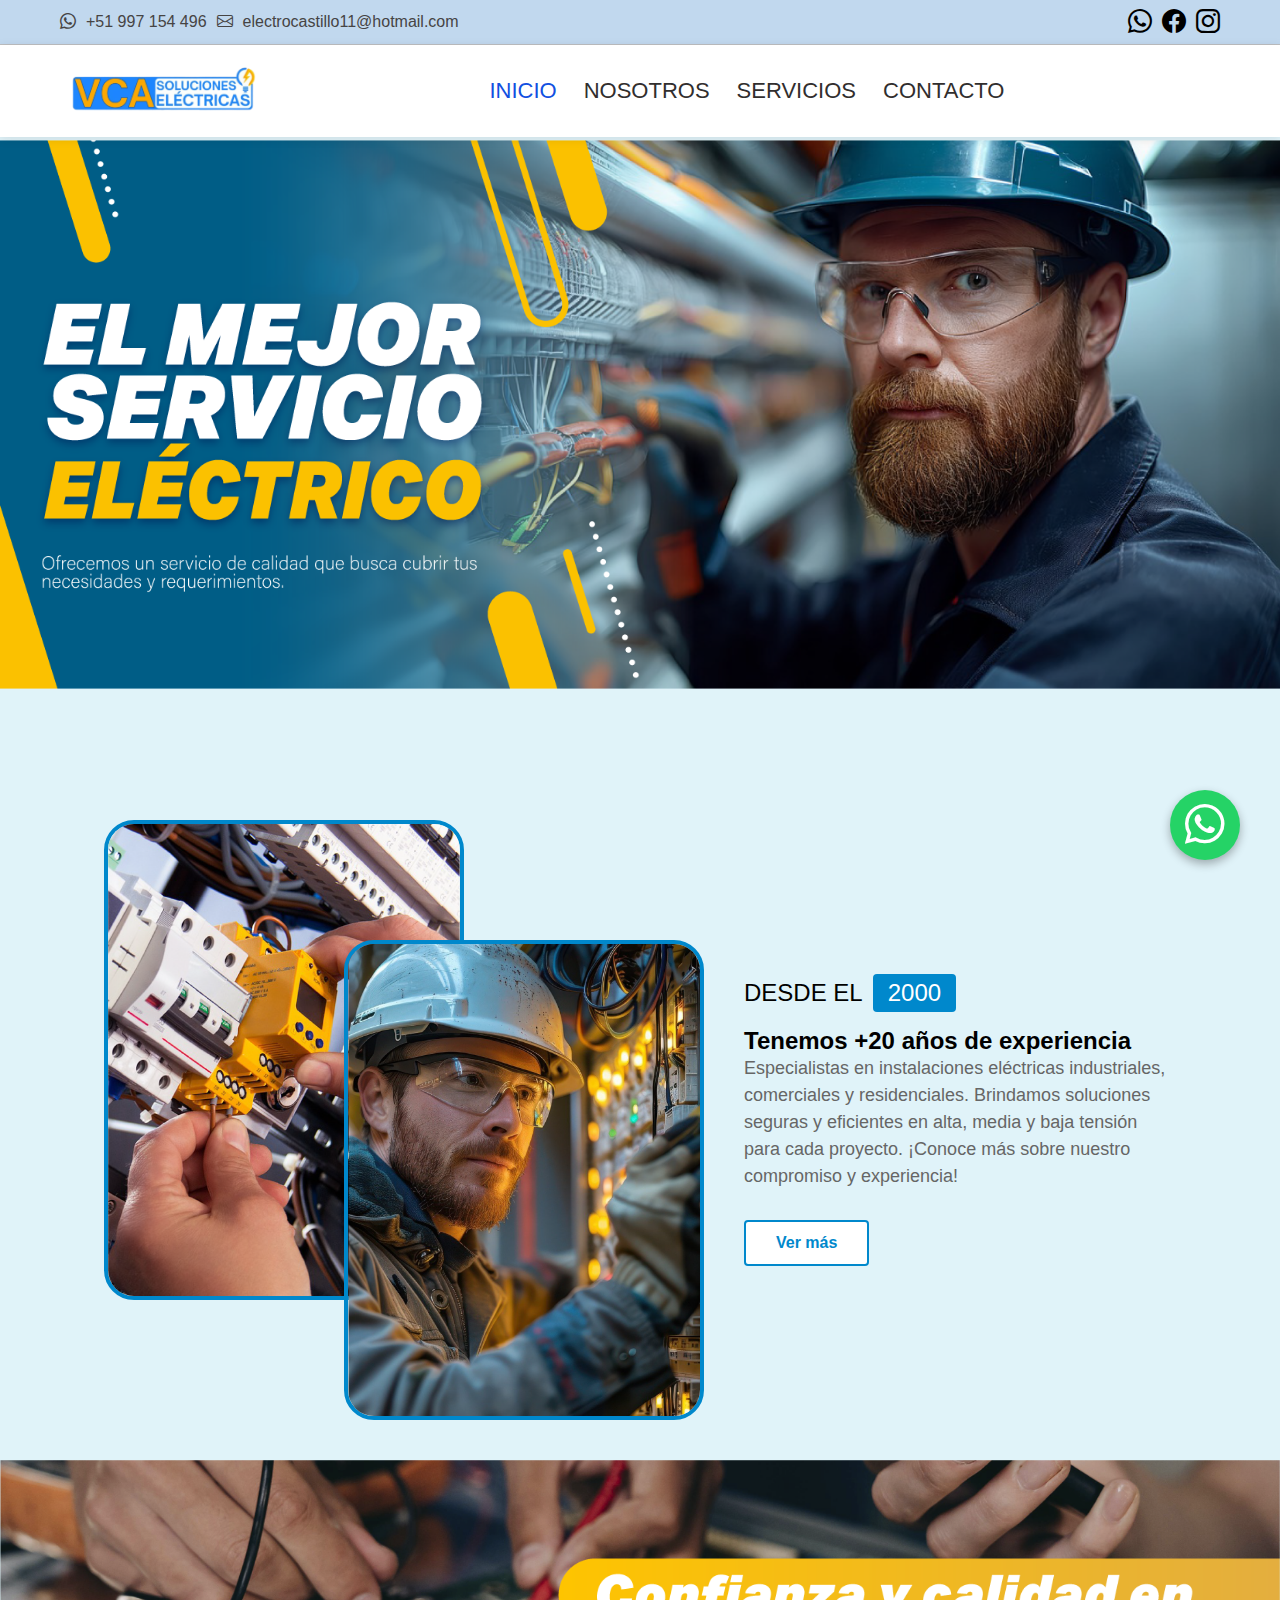
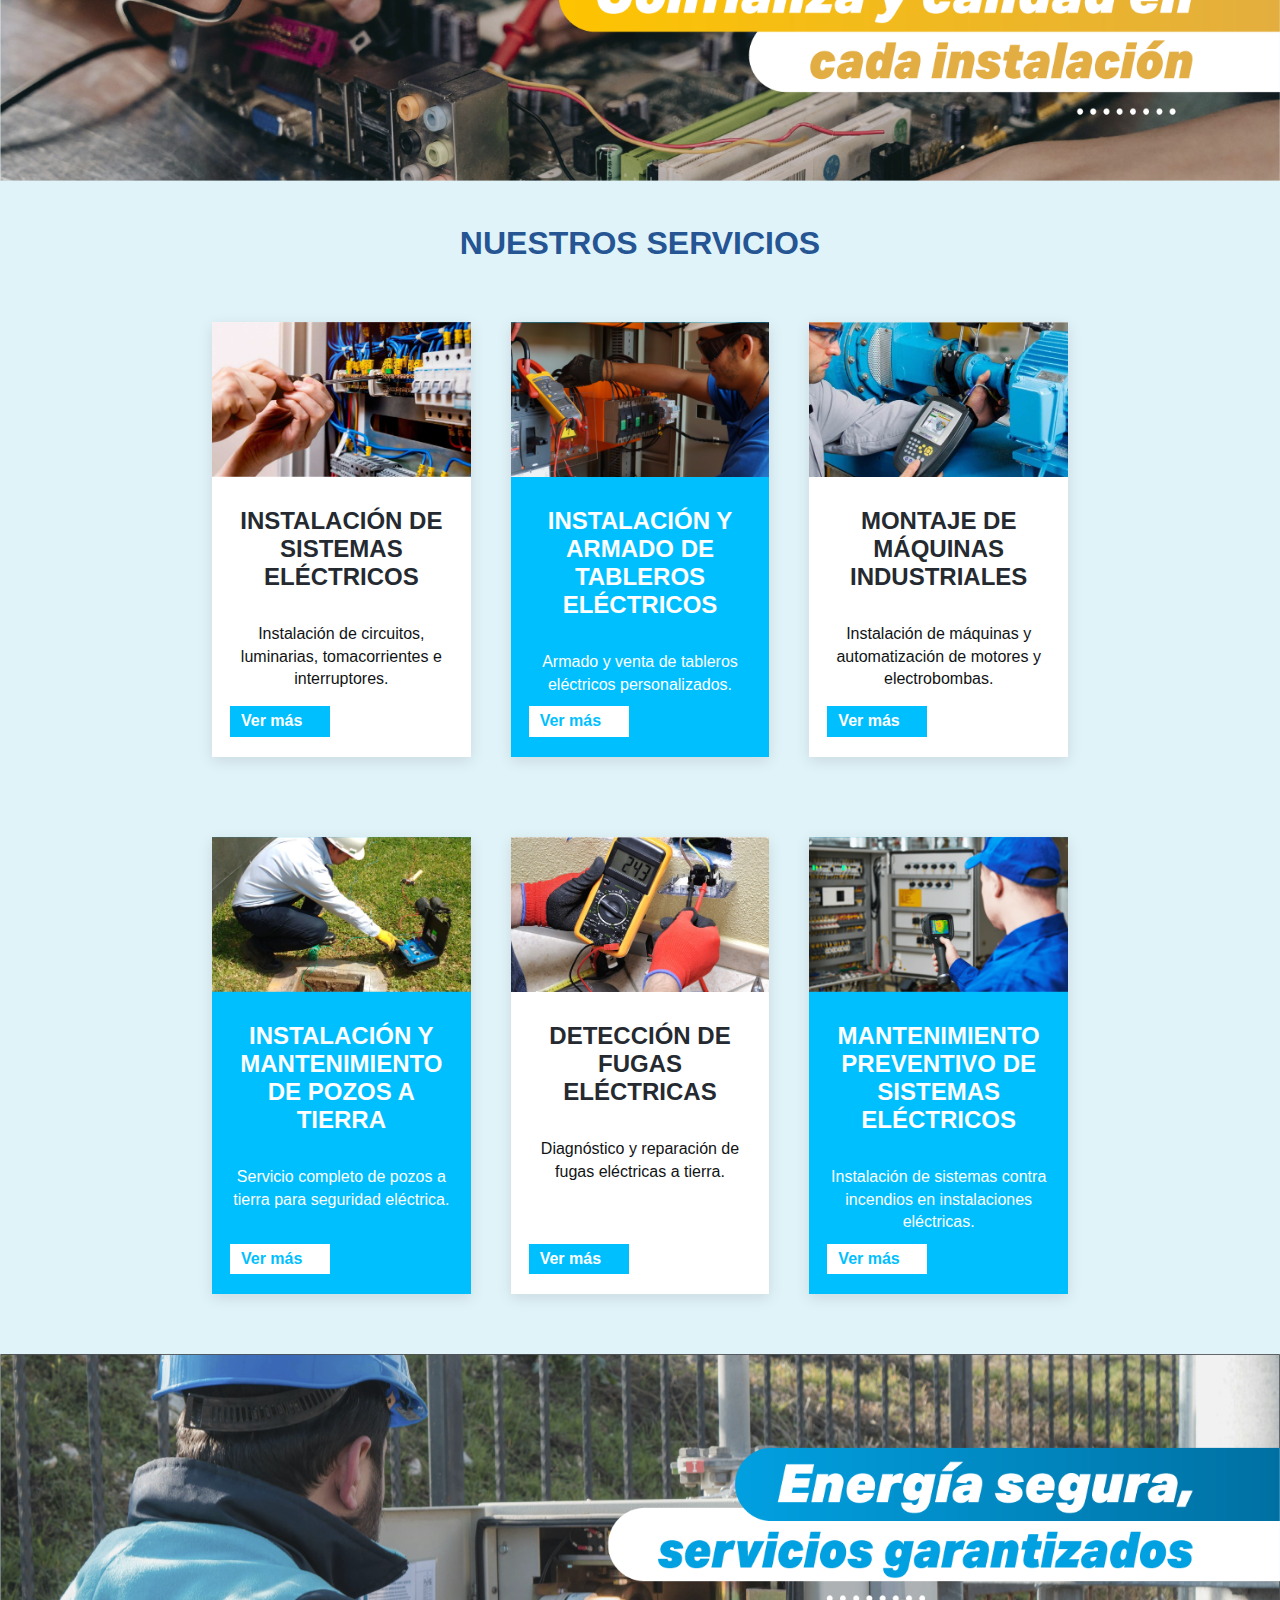
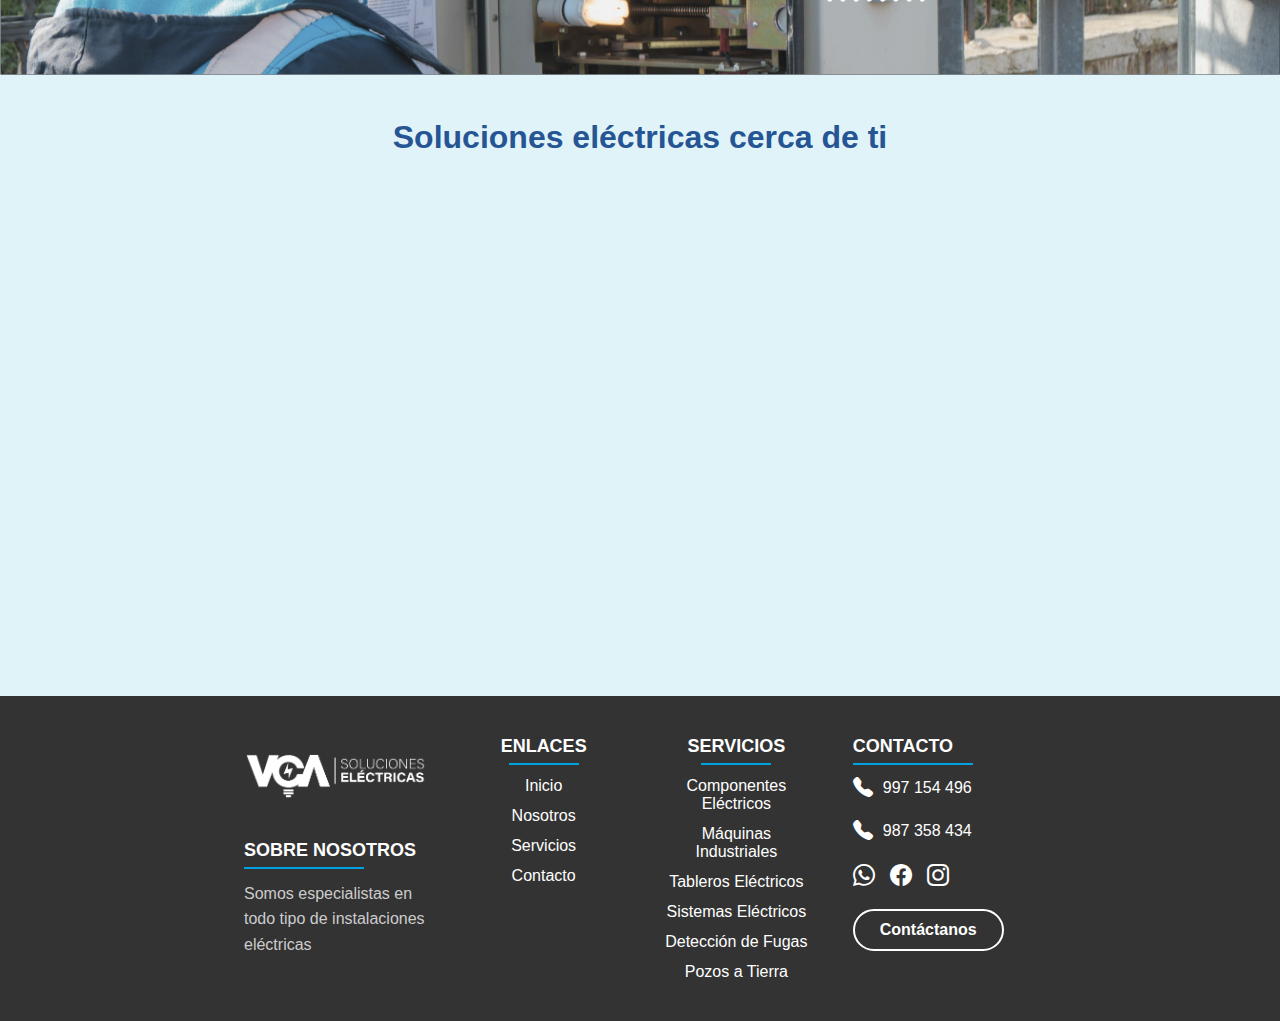
==== commit b5359030: "Actualización" ====
--- a/index.html
+++ b/index.html
@@ -46,16 +46,16 @@
 
                     <ul class="menu-navegacion">
                         <li class="enlace-menu actual">
-                            <a href="index.html">Inicio</a>
+                            <a href="index.html">INICIO</a>
                         </li>
                         <li class="enlace-menu">
-                            <a href="nosotros.html">Nosotros</a>
+                            <a href="nosotros.html">NOSOTROS</a>
                         </li>
                         <li class="enlace-menu">
-                            <a href="servicios.html">Servicios</a>
+                            <a href="servicios.html">SERVICIOS</a>
                         </li>
                         <li class="enlace-menu">
-                            <a href="contacto.html">Contacto</a>
+                            <a href="contacto.html">CONTACTO</a>
                         </li>
                     </ul>
 
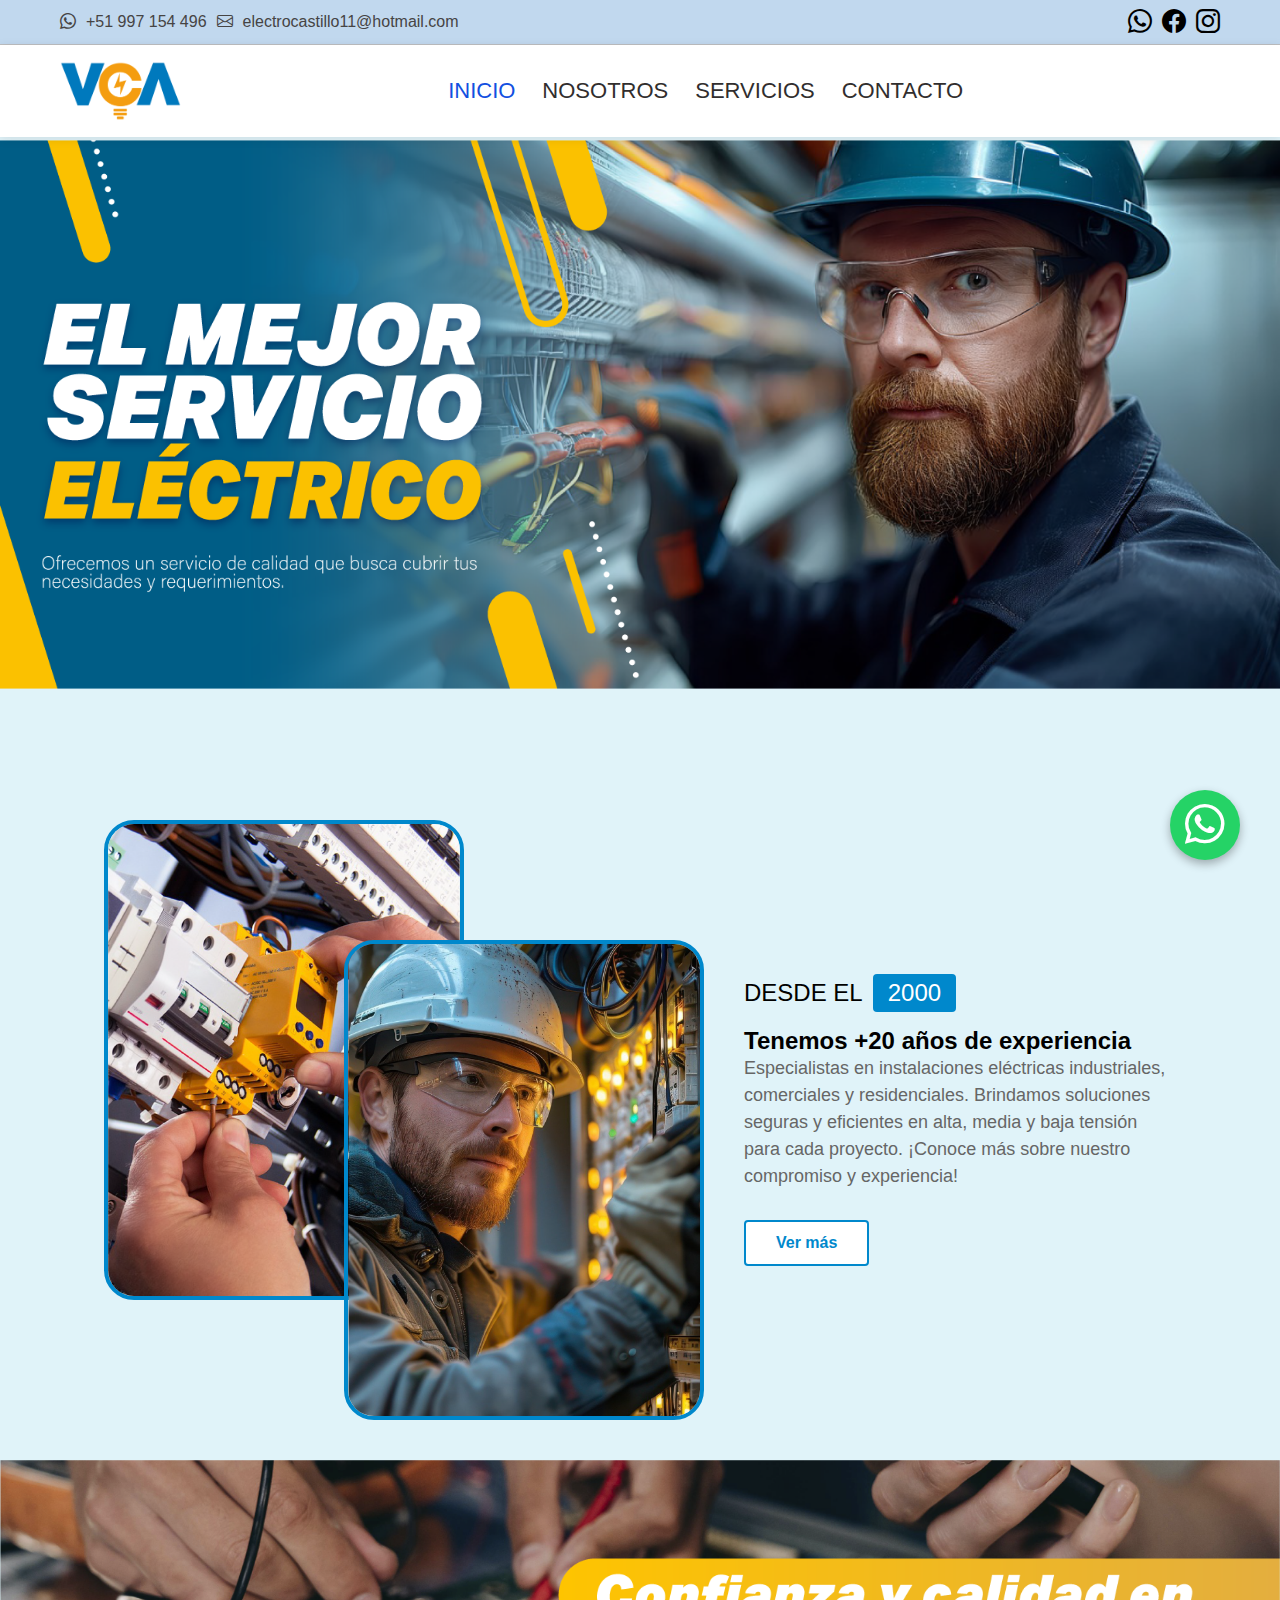
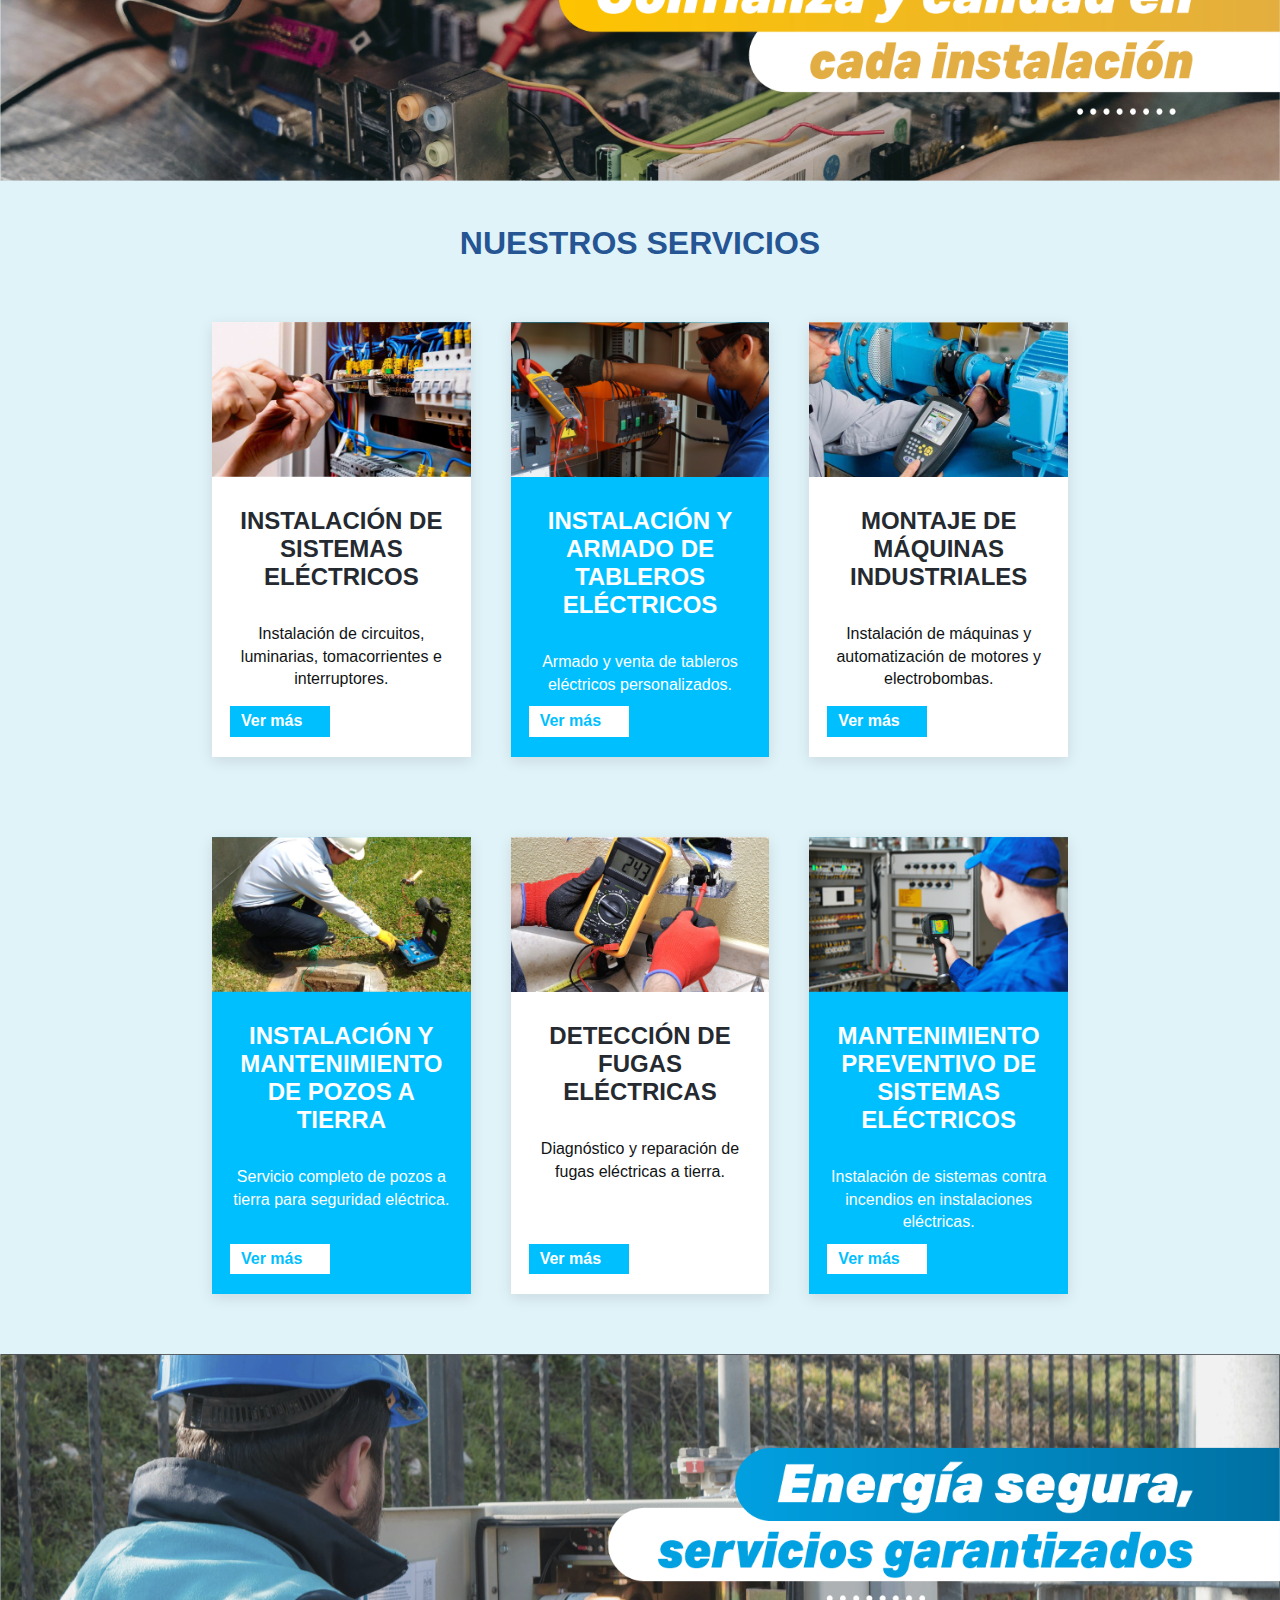
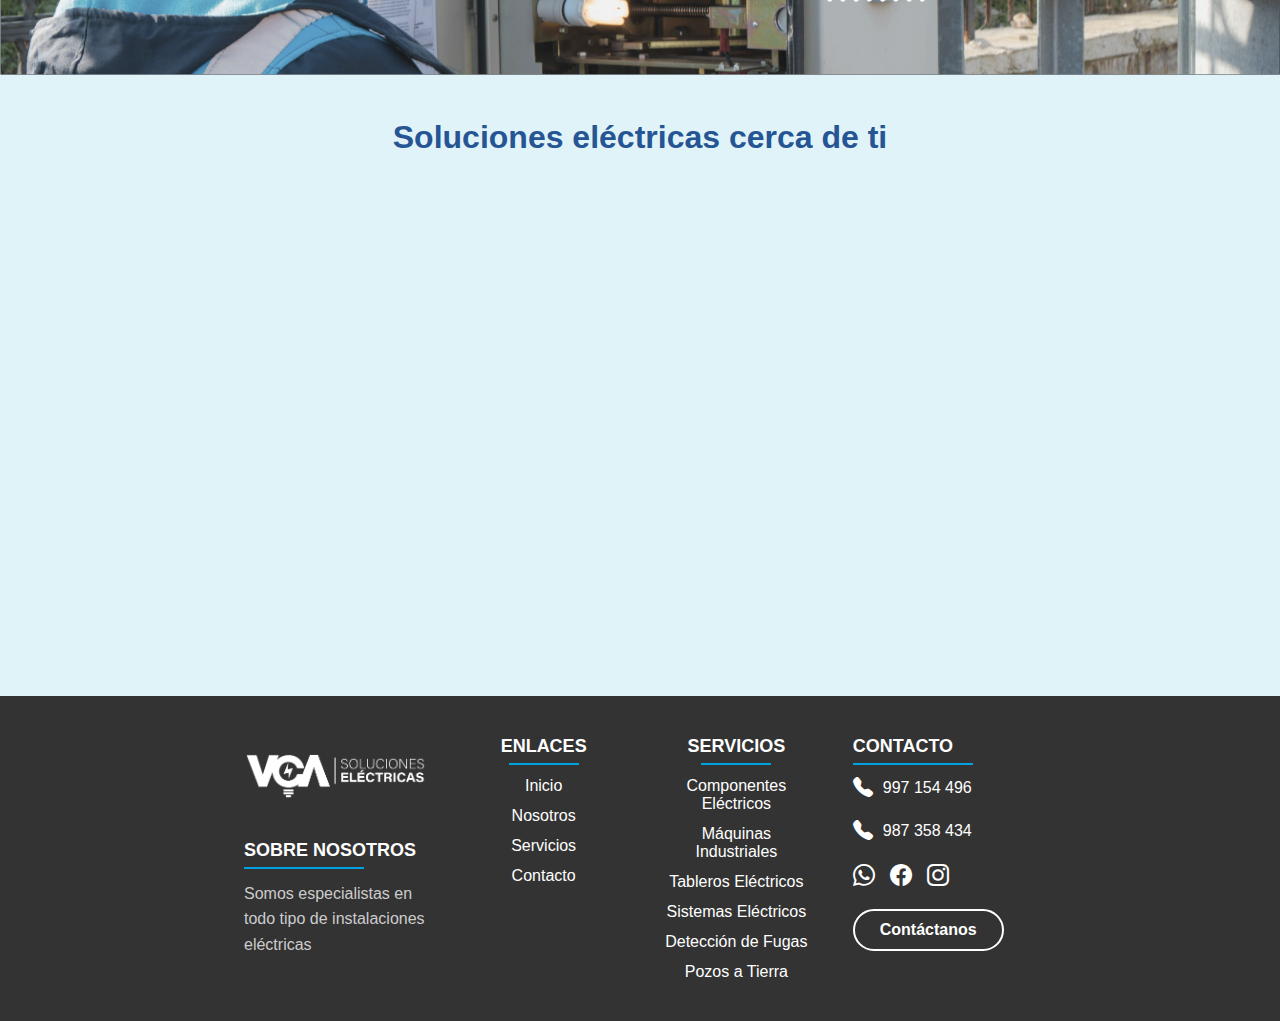
==== commit c90a6bcb: "Actualización" ====
--- a/index.html
+++ b/index.html
@@ -30,7 +30,7 @@
                 </div>
                 <div class="encabezado-redes-sociales">
                     <a href="https://wa.me/997154496" target="_blank"><i class="bi bi-whatsapp" style="color: black; font-size: 24px;"></i></a>
-                    <a href="https://www.facebook.com/vcasolucioneselectricas/" target="_blank"><i class="bi bi-facebook" style="color: black; font-size: 24px;"></i></a>
+                    <a href="https://www.facebook.com/profile.php?id=100095151153718" target="_blank"><i class="bi bi-facebook" style="color: black; font-size: 24px;"></i></a>
                     <a href="https://www.instagram.com/vcasolucioneselectricas/"target="_blank"><i class="bi bi-instagram" style="color: black; font-size: 24px;"></i></a>
                 </div>
             </div>
